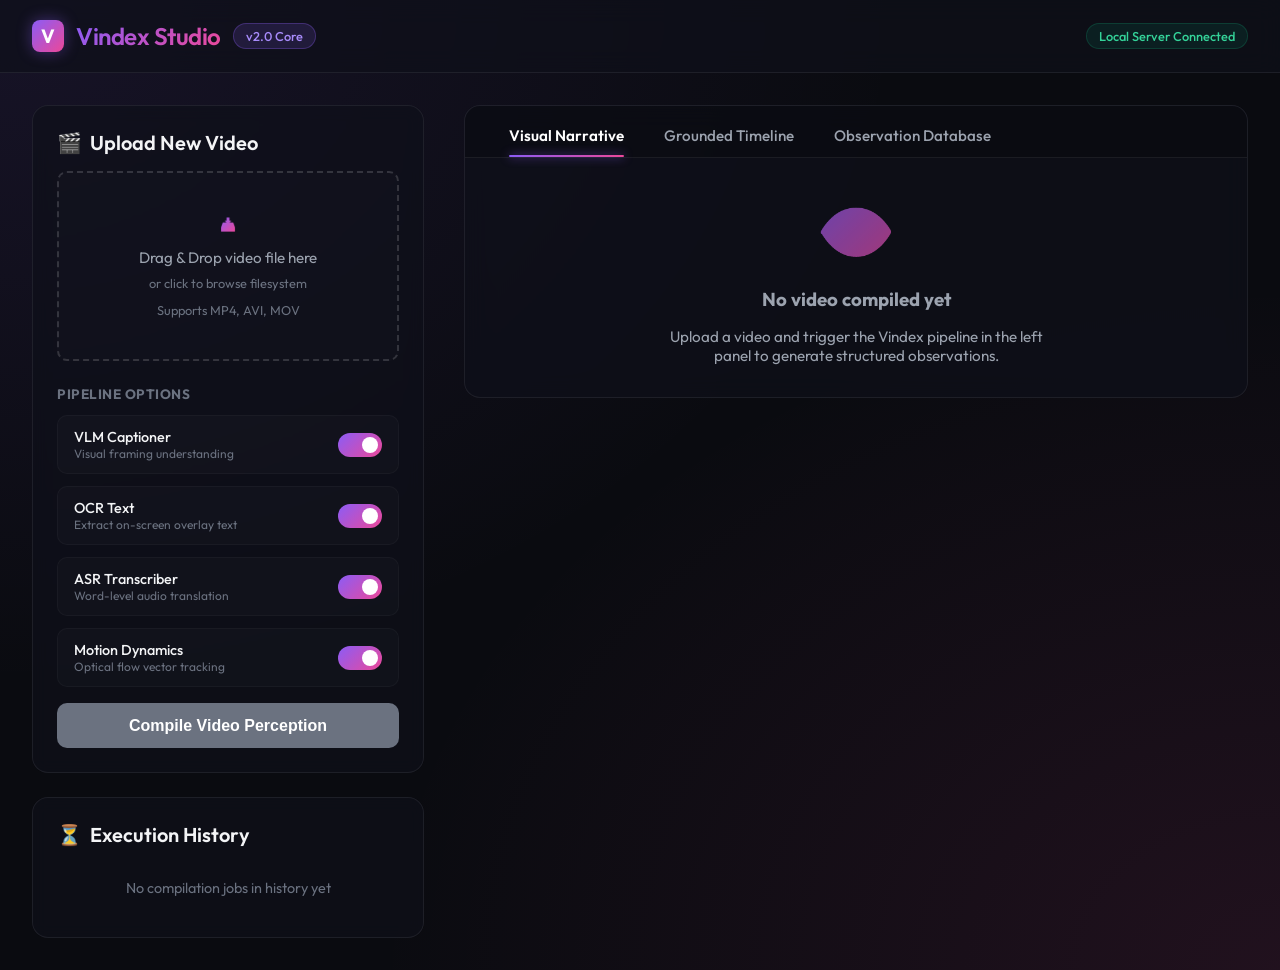
==== vindex/api/static/index.html @ 53c9ff8f "feat: implement core vindex architecture, including schema definitions, compiler pipelines, extracto" ====
<!DOCTYPE html>
<html lang="en">
<head>
    <meta charset="UTF-8">
    <meta name="viewport" content="width=device-width, initial-scale=1.0">
    <title>Vindex Studio — Video Perception Compiler</title>
    <!-- Modern typography from Google Fonts -->
    <link href="https://fonts.googleapis.com/css2?family=Outfit:wght@300;400;500;600;700&family=JetBrains+Mono:wght@400;500&display=swap" rel="stylesheet">
    <style>
        :root {
            --bg-base: #0a0b10;
            --bg-surface: rgba(255, 255, 255, 0.03);
            --bg-glass: rgba(15, 17, 26, 0.7);
            --border-glass: rgba(255, 255, 255, 0.07);
            --text-primary: #f3f4f6;
            --text-secondary: #9ca3af;
            --text-muted: #6b7280;
            --accent-primary: #8b5cf6;
            --accent-secondary: #ec4899;
            --accent-gradient: linear-gradient(135deg, #8b5cf6, #ec4899);
            --success: #10b981;
            --error: #ef4444;
            --radius-lg: 16px;
            --radius-md: 10px;
            --transition-smooth: all 0.3s cubic-bezier(0.4, 0, 0.2, 1);
        }

        * {
            box-sizing: border-box;
            margin: 0;
            padding: 0;
        }

        body {
            font-family: 'Outfit', sans-serif;
            background-color: var(--bg-base);
            color: var(--text-primary);
            min-height: 100vh;
            display: flex;
            flex-direction: column;
            overflow-x: hidden;
            background-image: 
                radial-gradient(at 0% 0%, rgba(139, 92, 246, 0.1) 0px, transparent 50%),
                radial-gradient(at 100% 100%, rgba(236, 72, 153, 0.1) 0px, transparent 50%);
        }

        header {
            backdrop-filter: blur(12px);
            background: var(--bg-glass);
            border-bottom: 1px solid var(--border-glass);
            padding: 1.25rem 2rem;
            position: sticky;
            top: 0;
            z-index: 100;
            display: flex;
            justify-content: space-between;
            align-items: center;
        }

        .logo-container {
            display: flex;
            align-items: center;
            gap: 0.75rem;
        }

        .logo-icon {
            width: 32px;
            height: 32px;
            background: var(--accent-gradient);
            border-radius: 8px;
            display: flex;
            align-items: center;
            justify-content: center;
            font-weight: 700;
            font-size: 1.2rem;
            color: #fff;
            box-shadow: 0 0 15px rgba(139, 92, 246, 0.4);
        }

        .logo-text {
            font-size: 1.5rem;
            font-weight: 600;
            letter-spacing: -0.5px;
            background: var(--accent-gradient);
            -webkit-background-clip: text;
            -webkit-text-fill-color: transparent;
        }

        .sdk-badge {
            background: rgba(139, 92, 246, 0.15);
            border: 1px solid rgba(139, 92, 246, 0.3);
            color: #a78bfa;
            padding: 0.25rem 0.75rem;
            border-radius: 20px;
            font-size: 0.8rem;
            font-weight: 500;
        }

        main {
            flex: 1;
            display: flex;
            width: 100%;
            max-width: 1600px;
            margin: 0 auto;
            padding: 2rem;
            gap: 2rem;
            height: calc(100vh - 75px);
        }

        .left-panel {
            width: 400px;
            display: flex;
            flex-direction: column;
            gap: 1.5rem;
            height: 100%;
            overflow-y: auto;
            padding-right: 0.5rem;
        }

        .right-panel {
            flex: 1;
            background: var(--bg-glass);
            border: 1px solid var(--border-glass);
            border-radius: var(--radius-lg);
            backdrop-filter: blur(12px);
            display: flex;
            flex-direction: column;
            overflow: hidden;
            height: 100%;
        }

        .glass-card {
            background: var(--bg-glass);
            border: 1px solid var(--border-glass);
            border-radius: var(--radius-lg);
            padding: 1.5rem;
            backdrop-filter: blur(8px);
        }

        .panel-title {
            font-size: 1.25rem;
            font-weight: 600;
            margin-bottom: 1rem;
            color: var(--text-primary);
            display: flex;
            align-items: center;
            gap: 0.5rem;
        }

        /* Upload Container styles */
        .upload-zone {
            border: 2px dashed rgba(255, 255, 255, 0.15);
            border-radius: var(--radius-md);
            padding: 2.5rem 1.5rem;
            text-align: center;
            cursor: pointer;
            transition: var(--transition-smooth);
            background: rgba(255, 255, 255, 0.01);
            position: relative;
        }

        .upload-zone:hover, .upload-zone.dragover {
            border-color: var(--accent-primary);
            background: rgba(139, 92, 246, 0.03);
            box-shadow: inset 0 0 15px rgba(139, 92, 246, 0.05);
        }

        .upload-icon {
            font-size: 2.5rem;
            margin-bottom: 1rem;
            display: inline-block;
            background: var(--accent-gradient);
            -webkit-background-clip: text;
            -webkit-text-fill-color: transparent;
        }

        .upload-zone p {
            font-size: 0.95rem;
            color: var(--text-secondary);
            margin-bottom: 0.5rem;
        }

        .upload-zone span {
            font-size: 0.8rem;
            color: var(--text-muted);
        }

        .file-input {
            position: absolute;
            top: 0;
            left: 0;
            width: 100%;
            height: 100%;
            opacity: 0;
            cursor: pointer;
        }

        /* Switch toggles for perception stages */
        .stage-options {
            margin-top: 1rem;
            display: flex;
            flex-direction: column;
            gap: 0.75rem;
        }

        .toggle-item {
            display: flex;
            justify-content: space-between;
            align-items: center;
            background: rgba(255, 255, 255, 0.02);
            padding: 0.75rem 1rem;
            border-radius: var(--radius-md);
            border: 1px solid rgba(255, 255, 255, 0.03);
        }

        .toggle-label {
            display: flex;
            flex-direction: column;
        }

        .toggle-name {
            font-size: 0.9rem;
            font-weight: 500;
            color: var(--text-primary);
        }

        .toggle-desc {
            font-size: 0.75rem;
            color: var(--text-muted);
        }

        .switch {
            position: relative;
            display: inline-block;
            width: 44px;
            height: 24px;
        }

        .switch input {
            opacity: 0;
            width: 0;
            height: 0;
        }

        .slider {
            position: absolute;
            cursor: pointer;
            top: 0;
            left: 0;
            right: 0;
            bottom: 0;
            background-color: rgba(255, 255, 255, 0.1);
            transition: .3s;
            border-radius: 24px;
        }

        .slider:before {
            position: absolute;
            content: "";
            height: 16px;
            width: 16px;
            left: 4px;
            bottom: 4px;
            background-color: white;
            transition: .3s;
            border-radius: 50%;
        }

        input:checked + .slider {
            background: var(--accent-gradient);
        }

        input:checked + .slider:before {
            transform: translateX(20px);
        }

        .btn-compile {
            width: 100%;
            margin-top: 1rem;
            padding: 0.85rem;
            border-radius: var(--radius-md);
            border: none;
            background: var(--accent-gradient);
            color: #fff;
            font-size: 1rem;
            font-weight: 600;
            cursor: pointer;
            transition: var(--transition-smooth);
            box-shadow: 0 4px 15px rgba(139, 92, 246, 0.2);
        }

        .btn-compile:hover {
            opacity: 0.95;
            box-shadow: 0 4px 20px rgba(139, 92, 246, 0.4);
            transform: translateY(-1px);
        }

        .btn-compile:disabled {
            background: var(--text-muted);
            cursor: not-allowed;
            box-shadow: none;
            transform: none;
        }

        /* Jobs list */
        .jobs-list {
            display: flex;
            flex-direction: column;
            gap: 0.75rem;
            max-height: 250px;
            overflow-y: auto;
        }

        .job-item {
            background: rgba(255, 255, 255, 0.02);
            border: 1px solid var(--border-glass);
            padding: 0.75rem 1rem;
            border-radius: var(--radius-md);
            cursor: pointer;
            transition: var(--transition-smooth);
            display: flex;
            justify-content: space-between;
            align-items: center;
        }

        .job-item:hover, .job-item.active {
            background: rgba(255, 255, 255, 0.05);
            border-color: var(--accent-primary);
        }

        .job-meta {
            display: flex;
            flex-direction: column;
            gap: 0.25rem;
        }

        .job-id {
            font-family: 'JetBrains Mono', monospace;
            font-size: 0.75rem;
            color: var(--text-secondary);
        }

        .job-status-badge {
            font-size: 0.7rem;
            padding: 0.15rem 0.5rem;
            border-radius: 12px;
            font-weight: 600;
            text-transform: uppercase;
        }

        .job-status-badge.processing {
            background: rgba(235, 163, 54, 0.15);
            color: #f59e0b;
        }

        .job-status-badge.completed {
            background: rgba(16, 185, 129, 0.15);
            color: var(--success);
        }

        .job-status-badge.failed {
            background: rgba(239, 68, 68, 0.15);
            color: var(--error);
        }

        /* Right Panel Tab System */
        .tabs-header {
            display: flex;
            background: rgba(0, 0, 0, 0.2);
            border-bottom: 1px solid var(--border-glass);
            padding: 0.5rem 1.5rem 0;
        }

        .tab-btn {
            background: none;
            border: none;
            color: var(--text-secondary);
            font-family: 'Outfit', sans-serif;
            font-size: 0.95rem;
            font-weight: 500;
            padding: 0.75rem 1.25rem;
            cursor: pointer;
            position: relative;
            transition: var(--transition-smooth);
        }

        .tab-btn:hover {
            color: var(--text-primary);
        }

        .tab-btn.active {
            color: #fff;
            font-weight: 600;
        }

        .tab-btn.active:after {
            content: "";
            position: absolute;
            bottom: 0;
            left: 1.25rem;
            right: 1.25rem;
            height: 2px;
            background: var(--accent-gradient);
            border-radius: 2px;
            box-shadow: 0 0 10px rgba(139, 92, 246, 0.8);
        }

        .tabs-content {
            flex: 1;
            overflow-y: auto;
            padding: 2rem;
            position: relative;
        }

        .tab-panel {
            display: none;
            height: 100%;
        }

        .tab-panel.active {
            display: block;
        }

        /* Empty state view */
        .empty-state {
            display: flex;
            flex-direction: column;
            align-items: center;
            justify-content: center;
            text-align: center;
            height: 100%;
            color: var(--text-secondary);
            gap: 1rem;
        }

        .empty-state-icon {
            font-size: 4rem;
            background: var(--accent-gradient);
            -webkit-background-clip: text;
            -webkit-text-fill-color: transparent;
            opacity: 0.7;
        }

        /* Loading / Progress status */
        .progress-card {
            display: flex;
            flex-direction: column;
            align-items: center;
            justify-content: center;
            height: 100%;
            gap: 1.5rem;
        }

        .spinner {
            width: 50px;
            height: 50px;
            border: 3px solid rgba(255, 255, 255, 0.05);
            border-top: 3px solid var(--accent-primary);
            border-radius: 50%;
            animation: spin 1s linear infinite;
            box-shadow: 0 0 15px rgba(139, 92, 246, 0.2);
        }

        @keyframes spin {
            0% { transform: rotate(0deg); }
            100% { transform: rotate(360deg); }
        }

        .progress-title {
            font-size: 1.3rem;
            font-weight: 500;
        }

        .progress-log {
            font-family: 'JetBrains Mono', monospace;
            background: rgba(0, 0, 0, 0.4);
            border: 1px solid var(--border-glass);
            padding: 0.75rem 1.5rem;
            border-radius: var(--radius-md);
            font-size: 0.85rem;
            color: #a78bfa;
            max-width: 500px;
            text-align: center;
        }

        /* Narration Markdown Renderer Styling */
        .markdown-body {
            line-height: 1.7;
            font-size: 1.05rem;
            color: var(--text-primary);
        }

        .markdown-body h1, .markdown-body h2, .markdown-body h3 {
            margin-top: 1.5rem;
            margin-bottom: 1rem;
            font-weight: 600;
        }

        .markdown-body h1 {
            font-size: 2rem;
            background: var(--accent-gradient);
            -webkit-background-clip: text;
            -webkit-text-fill-color: transparent;
            border-bottom: 1px solid var(--border-glass);
            padding-bottom: 0.5rem;
        }

        .markdown-body h2 {
            font-size: 1.5rem;
            color: #a78bfa;
        }

        .markdown-body h3 {
            font-size: 1.2rem;
            color: #f472b6;
        }

        .markdown-body p {
            margin-bottom: 1rem;
            color: var(--text-secondary);
        }

        .markdown-body ul, .markdown-body ol {
            margin-left: 1.5rem;
            margin-bottom: 1rem;
            color: var(--text-secondary);
        }

        .markdown-body li {
            margin-bottom: 0.5rem;
        }

        .markdown-body blockquote {
            background: rgba(139, 92, 246, 0.05);
            border-left: 4px solid var(--accent-primary);
            padding: 0.75rem 1.25rem;
            margin-bottom: 1rem;
            border-radius: 0 var(--radius-md) var(--radius-md) 0;
            color: #c084fc;
        }

        .markdown-body blockquote strong {
            color: #fff;
        }

        /* Timeline Scene View */
        .timeline-container {
            display: flex;
            flex-direction: column;
            gap: 2rem;
        }

        .timeline-card {
            background: rgba(255, 255, 255, 0.02);
            border: 1px solid var(--border-glass);
            border-radius: var(--radius-lg);
            overflow: hidden;
            display: flex;
            flex-direction: column;
            transition: var(--transition-smooth);
        }

        .timeline-card:hover {
            border-color: rgba(255, 255, 255, 0.15);
            transform: translateY(-2px);
            box-shadow: 0 8px 30px rgba(0, 0, 0, 0.4);
        }

        .timeline-header {
            background: rgba(0, 0, 0, 0.3);
            padding: 1rem 1.5rem;
            display: flex;
            justify-content: space-between;
            align-items: center;
            border-bottom: 1px solid var(--border-glass);
        }

        .scene-title {
            font-size: 1.15rem;
            font-weight: 600;
            color: #a78bfa;
            display: flex;
            align-items: center;
            gap: 0.5rem;
        }

        .scene-time {
            background: rgba(255, 255, 255, 0.05);
            padding: 0.25rem 0.75rem;
            border-radius: 20px;
            font-size: 0.8rem;
            font-family: 'JetBrains Mono', monospace;
            color: var(--text-secondary);
        }

        .timeline-body {
            display: flex;
            padding: 1.5rem;
            gap: 1.5rem;
        }

        .frame-preview {
            width: 320px;
            height: 180px;
            background: rgba(0, 0, 0, 0.5);
            border-radius: var(--radius-md);
            border: 1px solid var(--border-glass);
            overflow: hidden;
            position: relative;
            flex-shrink: 0;
        }

        .frame-preview img {
            width: 100%;
            height: 100%;
            object-fit: cover;
        }

        .frame-fallback {
            position: absolute;
            top: 0;
            left: 0;
            width: 100%;
            height: 100%;
            display: flex;
            flex-direction: column;
            align-items: center;
            justify-content: center;
            font-size: 0.8rem;
            color: var(--text-muted);
            gap: 0.5rem;
            text-align: center;
            padding: 1rem;
        }

        .scene-details {
            flex: 1;
            display: flex;
            flex-direction: column;
            gap: 1rem;
        }

        .detail-row {
            display: flex;
            flex-direction: column;
            gap: 0.25rem;
        }

        .detail-label {
            font-size: 0.8rem;
            font-weight: 600;
            text-transform: uppercase;
            letter-spacing: 0.5px;
            color: var(--text-muted);
        }

        .detail-content {
            font-size: 0.95rem;
            color: var(--text-secondary);
            line-height: 1.5;
        }

        .tag-list {
            display: flex;
            flex-wrap: wrap;
            gap: 0.5rem;
            margin-top: 0.25rem;
        }

        .badge-tag {
            background: rgba(255, 255, 255, 0.05);
            border: 1px solid var(--border-glass);
            color: var(--text-secondary);
            padding: 0.15rem 0.5rem;
            border-radius: 6px;
            font-size: 0.75rem;
            font-family: 'JetBrains Mono', monospace;
        }

        .badge-tag.motion {
            background: rgba(236, 72, 153, 0.08);
            border-color: rgba(236, 72, 153, 0.2);
            color: #f472b6;
        }

        /* JSON viewer */
        pre.json-view {
            background: rgba(0, 0, 0, 0.5);
            border: 1px solid var(--border-glass);
            border-radius: var(--radius-md);
            padding: 1.5rem;
            overflow-x: auto;
            font-family: 'JetBrains Mono', monospace;
            font-size: 0.85rem;
            line-height: 1.5;
            color: #34d399;
        }
    </style>
</head>
<body>

    <header>
        <div class="logo-container">
            <div class="logo-icon">V</div>
            <div class="logo-text">Vindex Studio</div>
            <div class="sdk-badge">v2.0 Core</div>
        </div>
        <div class="sdk-badge" style="background: rgba(16, 185, 129, 0.1); border-color: rgba(16, 185, 129, 0.2); color: #34d399;">
            Local Server Connected
        </div>
    </header>

    <main>
        <!-- Left Sidebar Section -->
        <div class="left-panel">
            <!-- Upload Card -->
            <div class="glass-card">
                <h2 class="panel-title">
                    <span>🎬</span> Upload New Video
                </h2>
                <div class="upload-zone" id="uploadZone">
                    <span class="upload-icon">📥</span>
                    <p>Drag & Drop video file here</p>
                    <p style="font-size: 0.8rem; color: var(--text-muted);">or click to browse filesystem</p>
                    <span>Supports MP4, AVI, MOV</span>
                    <input type="file" id="videoFile" class="file-input" accept="video/*">
                </div>

                <div class="stage-options">
                    <h3 style="font-size: 0.85rem; text-transform: uppercase; letter-spacing: 0.5px; color: var(--text-muted); margin-top: 0.5rem;">Pipeline Options</h3>
                    
                    <div class="toggle-item">
                        <div class="toggle-label">
                            <span class="toggle-name">VLM Captioner</span>
                            <span class="toggle-desc">Visual framing understanding</span>
                        </div>
                        <label class="switch">
                            <input type="checkbox" id="stage_vlm" checked>
                            <span class="slider"></span>
                        </label>
                    </div>

                    <div class="toggle-item">
                        <div class="toggle-label">
                            <span class="toggle-name">OCR Text</span>
                            <span class="toggle-desc">Extract on-screen overlay text</span>
                        </div>
                        <label class="switch">
                            <input type="checkbox" id="stage_ocr" checked>
                            <span class="slider"></span>
                        </label>
                    </div>

                    <div class="toggle-item">
                        <div class="toggle-label">
                            <span class="toggle-name">ASR Transcriber</span>
                            <span class="toggle-desc">Word-level audio translation</span>
                        </div>
                        <label class="switch">
                            <input type="checkbox" id="stage_asr" checked>
                            <span class="slider"></span>
                        </label>
                    </div>

                    <div class="toggle-item">
                        <div class="toggle-label">
                            <span class="toggle-name">Motion Dynamics</span>
                            <span class="toggle-desc">Optical flow vector tracking</span>
                        </div>
                        <label class="switch">
                            <input type="checkbox" id="stage_motion" checked>
                            <span class="slider"></span>
                        </label>
                    </div>
                </div>

                <button class="btn-compile" id="btnCompile" disabled>Compile Video Perception</button>
            </div>

            <!-- Jobs History Card -->
            <div class="glass-card" style="flex: 1; display: flex; flex-direction: column; overflow: hidden;">
                <h2 class="panel-title">
                    <span>⏳</span> Execution History
                </h2>
                <div class="jobs-list" id="jobsList" style="flex: 1; overflow-y: auto;">
                    <div class="empty-state" style="padding: 1rem; color: var(--text-muted); font-size: 0.9rem;">
                        No compilation jobs in history yet
                    </div>
                </div>
            </div>
        </div>

        <!-- Right Visualizer Panel -->
        <div class="right-panel">
            <div class="tabs-header">
                <button class="tab-btn active" onclick="switchTab('narration')">Visual Narrative</button>
                <button class="tab-btn" onclick="switchTab('timeline')">Grounded Timeline</button>
                <button class="tab-btn" onclick="switchTab('raw_json')">Observation Database</button>
            </div>

            <div class="tabs-content" id="tabsContent">
                <!-- Idle State -->
                <div class="empty-state" id="idleState">
                    <span class="empty-state-icon">👁️</span>
                    <h3>No video compiled yet</h3>
                    <p style="max-width: 400px; font-size: 0.95rem;">Upload a video and trigger the Vindex pipeline in the left panel to generate structured observations.</p>
                </div>

                <!-- Processing / Loading state -->
                <div class="progress-card" id="processingState" style="display: none;">
                    <div class="spinner"></div>
                    <div style="text-align: center;">
                        <h3 class="progress-title">Running Video Compilation</h3>
                        <p style="color: var(--text-secondary); margin-top: 0.25rem;">This runs completely locally. Please stand by...</p>
                    </div>
                    <div class="progress-log" id="progressLog">Queuing stages...</div>
                </div>

                <!-- Tab 1: Visual Narrative -->
                <div class="tab-panel active" id="tab_narration" style="display: none;">
                    <div class="markdown-body" id="narrationBody">
                        <!-- Rendered Narrative markdown -->
                    </div>
                </div>

                <!-- Tab 2: Grounded Timeline -->
                <div class="tab-panel" id="tab_timeline" style="display: none;">
                    <div class="timeline-container" id="timelineBody">
                        <!-- Generated Scenes Timeline cards -->
                    </div>
                </div>

                <!-- Tab 3: Raw Observations DB -->
                <div class="tab-panel" id="tab_raw_json" style="display: none;">
                    <pre class="json-view"><code id="rawJsonBody"></code></pre>
                </div>
            </div>
        </div>
    </main>

    <script>
        let currentJobId = null;
        let pollingInterval = null;
        let selectedFile = null;

        // Dom Elements
        const uploadZone = document.getElementById('uploadZone');
        const videoFileInput = document.getElementById('videoFile');
        const btnCompile = document.getElementById('btnCompile');
        const jobsList = document.getElementById('jobsList');
        const idleState = document.getElementById('idleState');
        const processingState = document.getElementById('processingState');
        const progressLog = document.getElementById('progressLog');

        const tabNarration = document.getElementById('tab_narration');
        const tabTimeline = document.getElementById('tab_timeline');
        const tabRawJson = document.getElementById('tab_raw_json');

        const narrationBody = document.getElementById('narrationBody');
        const timelineBody = document.getElementById('timelineBody');
        const rawJsonBody = document.getElementById('rawJsonBody');

        // Drag/Drop Listeners
        uploadZone.addEventListener('dragover', (e) => {
            e.preventDefault();
            uploadZone.classList.add('dragover');
        });

        uploadZone.addEventListener('dragleave', () => {
            uploadZone.classList.remove('dragover');
        });

        uploadZone.addEventListener('drop', (e) => {
            e.preventDefault();
            uploadZone.classList.remove('dragover');
            if (e.dataTransfer.files.length > 0) {
                handleFileSelect(e.dataTransfer.files[0]);
            }
        });

        videoFileInput.addEventListener('change', (e) => {
            if (e.target.files.length > 0) {
                handleFileSelect(e.target.files[0]);
            }
        });

        function handleFileSelect(file) {
            if (!file.type.startsWith('video/')) {
                alert('Please upload a valid video file.');
                return;
            }
            selectedFile = file;
            uploadZone.querySelector('p').innerText = `Selected: ${file.name}`;
            uploadZone.querySelector('span').innerText = `${(file.size / (1024 * 1024)).toFixed(2)} MB`;
            btnCompile.disabled = false;
        }

        // Trigger Compilation
        btnCompile.addEventListener('click', async () => {
            if (!selectedFile) return;

            // Get selected pipeline stages
            const activeStages = ['scene', 'frame']; // Always run core structuring
            if (document.getElementById('stage_vlm').checked) activeStages.push('vlm');
            if (document.getElementById('stage_ocr').checked) activeStages.push('ocr');
            if (document.getElementById('stage_asr').checked) activeStages.push('asr');
            if (document.getElementById('stage_motion').checked) activeStages.push('motion');

            const formData = new FormData();
            formData.append('video', selectedFile);
            formData.append('sampling_strategy', 'middle');
            formData.append('stages', activeStages.join(','));

            btnCompile.disabled = true;
            btnCompile.innerText = 'Uploading...';

            try {
                const response = await fetch('/api/compile', {
                    method: 'POST',
                    body: formData
                });
                
                if (!response.ok) {
                    throw new Error(`Upload failed with status ${response.status}`);
                }

                const data = await response.json();
                currentJobId = data.job_id;
                
                // Show loading
                showProcessing("Uploading video. Queuing compilation pipeline...");
                
                // Reset upload button
                btnCompile.innerText = 'Compile Video Perception';
                btnCompile.disabled = false;
                
                // Start polling status
                startPolling(currentJobId);
            } catch (err) {
                alert(`Error starting job: ${err.message}`);
                btnCompile.innerText = 'Compile Video Perception';
                btnCompile.disabled = false;
                showIdle();
            }
        });

        function startPolling(jobId) {
            if (pollingInterval) clearInterval(pollingInterval);
            
            updateJobsListUI(jobId, 'processing', 'Processing...');
            
            pollingInterval = setInterval(async () => {
                try {
                    const res = await fetch(`/api/jobs/${jobId}/status`);
                    if (!res.ok) throw new Error("Status check failed");
                    
                    const data = await res.json();
                    
                    if (data.status === 'processing') {
                        progressLog.innerText = data.progress;
                        updateJobsListUI(jobId, 'processing', data.progress);
                    } else if (data.status === 'completed') {
                        clearInterval(pollingInterval);
                        updateJobsListUI(jobId, 'completed', 'Completed');
                        await fetchAndDisplayResults(jobId);
                    } else if (data.status === 'failed') {
                        clearInterval(pollingInterval);
                        updateJobsListUI(jobId, 'failed', 'Failed');
                        alert(`Job compilation failed: ${data.error || 'Unknown error'}`);
                        showIdle();
                    }
                } catch (err) {
                    clearInterval(pollingInterval);
                    console.error("Error polling job status:", err);
                }
            }, 2000);
        }

        async function fetchAndDisplayResults(jobId) {
            showProcessing("Fetching compiled results...");
            try {
                // Fetch JSON and Markdown outputs in parallel
                const [resJson, resMd] = await Promise.all([
                    fetch(`/api/jobs/${jobId}/result`),
                    fetch(`/api/jobs/${jobId}/narration`)
                ]);

                if (!resJson.ok || !resMd.ok) {
                    throw new Error("Failed to fetch compilation outputs");
                }

                const visualMemory = await resJson.json();
                const narration = await resMd.json();

                // 1. Render Narration Markdown (simple vanilla helper)
                narrationBody.innerHTML = renderMarkdown(narration.markdown);

                // 2. Render Timeline Scenes
                renderTimeline(jobId, visualMemory);

                // 3. Render raw JSON view
                rawJsonBody.innerText = JSON.stringify(visualMemory, null, 2);

                // Show tabs content
                showTabs();
            } catch (err) {
                alert(`Failed to load compilation results: ${err.message}`);
                showIdle();
            }
        }

        // Job selection from sidebar history
        async function selectJob(jobId, status) {
            currentJobId = jobId;
            if (pollingInterval) clearInterval(pollingInterval);
            
            // Highlight active job item
            document.querySelectorAll('.job-item').forEach(item => {
                item.classList.remove('active');
                if (item.dataset.jobId === jobId) item.classList.add('active');
            });

            if (status === 'processing') {
                showProcessing("Resuming status monitor...");
                startPolling(jobId);
            } else if (status === 'completed') {
                await fetchAndDisplayResults(jobId);
            } else {
                showIdle();
            }
        }

        function updateJobsListUI(jobId, status, progressText) {
            let listContainer = document.getElementById('jobsList');
            
            // Remove empty state placeholder
            const placeholder = listContainer.querySelector('.empty-state');
            if (placeholder) placeholder.remove();

            let jobItem = document.querySelector(`.job-item[data-job-id="${jobId}"]`);
            
            if (!jobItem) {
                // Create new job row
                jobItem = document.createElement('div');
                jobItem.className = 'job-item active';
                jobItem.dataset.jobId = jobId;
                jobItem.onclick = () => selectJob(jobId, status);
                listContainer.insertBefore(jobItem, listContainer.firstChild);
            } else {
                jobItem.className = `job-item ${currentJobId === jobId ? 'active' : ''}`;
            }

            jobItem.innerHTML = `
                <div class="job-meta">
                    <span class="job-id">job_${jobId.substring(0, 8)}...</span>
                    <span style="font-size: 0.75rem; color: var(--text-muted);">${progressText.substring(0, 30)}</span>
                </div>
                <span class="job-status-badge ${status}">${status}</span>
            `;
        }

        // Simple Markdown parser
        function renderMarkdown(md) {
            if (!md) return "<p>No narrative text generated.</p>";
            let html = md
                // GitHub style Alert box
                .replace(/>\s*\[!NOTE\]\s*\n>\s*([^\n]+)/g, '<blockquote><strong>Note:</strong> $1</blockquote>')
                .replace(/>\s*\[!WARNING\]\s*\n>\s*([^\n]+)/g, '<blockquote style="background: rgba(239, 68, 68, 0.05); border-left-color: var(--error); color: #f87171;"><strong>Warning:</strong> $1</blockquote>')
                // Headers
                .replace(/^#\s+(.+)$/gm, '<h1>$1</h1>')
                .replace(/^##\s+(.+)$/gm, '<h2>$1</h2>')
                .replace(/^###\s+(.+)$/gm, '<h3>$1</h3>')
                // Bold
                .replace(/\*\*([^*]+)\*\*/g, '<strong>$1</strong>')
                // Horizontal divider
                .replace(/^---\s*$/gm, '<hr style="border: none; border-top: 1px solid var(--border-glass); margin: 1.5rem 0;">')
                // Bullets
                .replace(/^\s*-\s+(.+)$/gm, '<li>$1</li>')
                .replace(/(<li>.+<\/li>)/s, '<ul>$1</ul>')
                // Paragraph paragraphs
                .replace(/^([^<#\-\n].+)$/gm, '<p>$1</p>')
                .replace(/\n/g, '<br>');

            return `<div class="markdown-body">${html}</div>`;
        }

        // Render Grounded Timeline
        function renderTimeline(jobId, visualMemory) {
            timelineBody.innerHTML = '';
            
            const scenes = visualMemory.timeline.scenes;
            if (!scenes || scenes.length === 0) {
                timelineBody.innerHTML = '<div class="empty-state">No scenes or shots compiled in this video timeline.</div>';
                return;
            }

            scenes.forEach(scene => {
                const startSec = (scene.shots[0]?.start_ms || 0) / 1000;
                const endSec = (scene.shots[scene.shots.length - 1]?.end_ms || 0) / 1000;
                
                // Build shots list inside scene
                let shotsHtml = '';
                scene.shots.forEach(shot => {
                    // Extract first frame path filename to fetch preview image
                    let frameImgHtml = '';
                    if (shot.frames && shot.frames.length > 0) {
                        const framePath = shot.frames[0].frame_path;
                        const filename = framePath.substring(framePath.lastIndexOf('/') + 1);
                        frameImgHtml = `<img src="/api/jobs/${jobId}/frame/${filename}" alt="Keyframe Preview" onerror="this.style.display='none'">`;
                    }
                    
                    const captionText = shot.caption?.caption_text || '(None)';
                    
                    // Gather OCR keywords
                    let ocrBadges = '';
                    if (shot.ocr && shot.ocr.length > 0) {
                        const words = shot.ocr.map(o => o.text).filter(Boolean);
                        const uniqueWords = [...new Set(words)];
                        ocrBadges = uniqueWords.slice(0, 15).map(w => `<span class="badge-tag">${w}</span>`).join(' ');
                    }
                    
                    // Gather ASR spoken audio
                    let asrText = '(None)';
                    if (shot.asr_words && shot.asr_words.length > 0) {
                        asrText = shot.asr_words.map(a => a.word.strip ? a.word.strip() : a.word).join(' ');
                    }

                    // Gather Motion score
                    let motionBadge = '';
                    if (shot.motion) {
                        const score = shot.motion.motion_score.toFixed(3);
                        const camera = shot.motion.camera_movement || 'static';
                        motionBadge = `<span class="badge-tag motion">Motion Score: ${score} (${camera})</span>`;
                    }

                    shotsHtml += `
                        <div class="timeline-body">
                            <div class="frame-preview">
                                ${frameImgHtml}
                                <div class="frame-fallback">
                                    <span>🖼️</span>
                                    <span>Keyframe preview</span>
                                    <span style="font-size: 0.7rem; color: var(--text-muted); font-family: 'JetBrains Mono', monospace;">shot_${shot.shot_id}</span>
                                </div>
                            </div>
                            <div class="scene-details">
                                <div class="detail-row">
                                    <span class="detail-label">VLM Visual Caption</span>
                                    <span class="detail-content">${captionText}</span>
                                </div>
                                <div class="detail-row">
                                    <span class="detail-label">Spoken Audio (ASR)</span>
                                    <span class="detail-content" style="color: #60a5fa;">${asrText}</span>
                                </div>
                                <div class="detail-row">
                                    <span class="detail-label">Screen Text (OCR)</span>
                                    <div class="tag-list">
                                        ${ocrBadges || '<span class="detail-content" style="color: var(--text-muted);">(None)</span>'}
                                    </div>
                                </div>
                                <div class="detail-row">
                                    <span class="detail-label">Physical Dynamics</span>
                                    <div class="tag-list">
                                        ${motionBadge || '<span class="detail-content" style="color: var(--text-muted);">(None)</span>'}
                                    </div>
                                </div>
                            </div>
                        </div>
                    `;
                });

                const card = document.createElement('div');
                card.className = 'timeline-card';
                card.innerHTML = `
                    <div class="timeline-header">
                        <span class="scene-title">🎬 Scene ${scene.scene_id}</span>
                        <span class="scene-time">${startSec.toFixed(2)}s - ${endSec.toFixed(2)}s</span>
                    </div>
                    ${shotsHtml}
                `;
                timelineBody.appendChild(card);
            });
        }

        // Tab Switching
        function switchTab(tabId) {
            // Update tab button classes
            document.querySelectorAll('.tab-btn').forEach(btn => {
                btn.classList.remove('active');
                if (btn.innerText.toLowerCase().includes(tabId.replace('_', ' '))) {
                    btn.classList.add('active');
                } else if (tabId === 'narration' && btn.innerText.includes('Visual')) {
                    btn.classList.add('active');
                } else if (tabId === 'raw_json' && btn.innerText.includes('Database')) {
                    btn.classList.add('active');
                }
            });

            // Update tab panels
            tabNarration.style.display = tabId === 'narration' ? 'block' : 'none';
            tabTimeline.style.display = tabId === 'timeline' ? 'block' : 'none';
            tabRawJson.style.display = tabId === 'raw_json' ? 'block' : 'none';
        }

        // State changes
        function showIdle() {
            idleState.style.display = 'flex';
            processingState.style.display = 'none';
            tabNarration.style.display = 'none';
            tabTimeline.style.display = 'none';
            tabRawJson.style.display = 'none';
        }

        function showProcessing(logMsg) {
            idleState.style.display = 'none';
            processingState.style.display = 'flex';
            progressLog.innerText = logMsg;
            tabNarration.style.display = 'none';
            tabTimeline.style.display = 'none';
            tabRawJson.style.display = 'none';
        }

        function showTabs() {
            idleState.style.display = 'none';
            processingState.style.display = 'none';
            switchTab('narration');
        }
    </script>
</body>
</html>
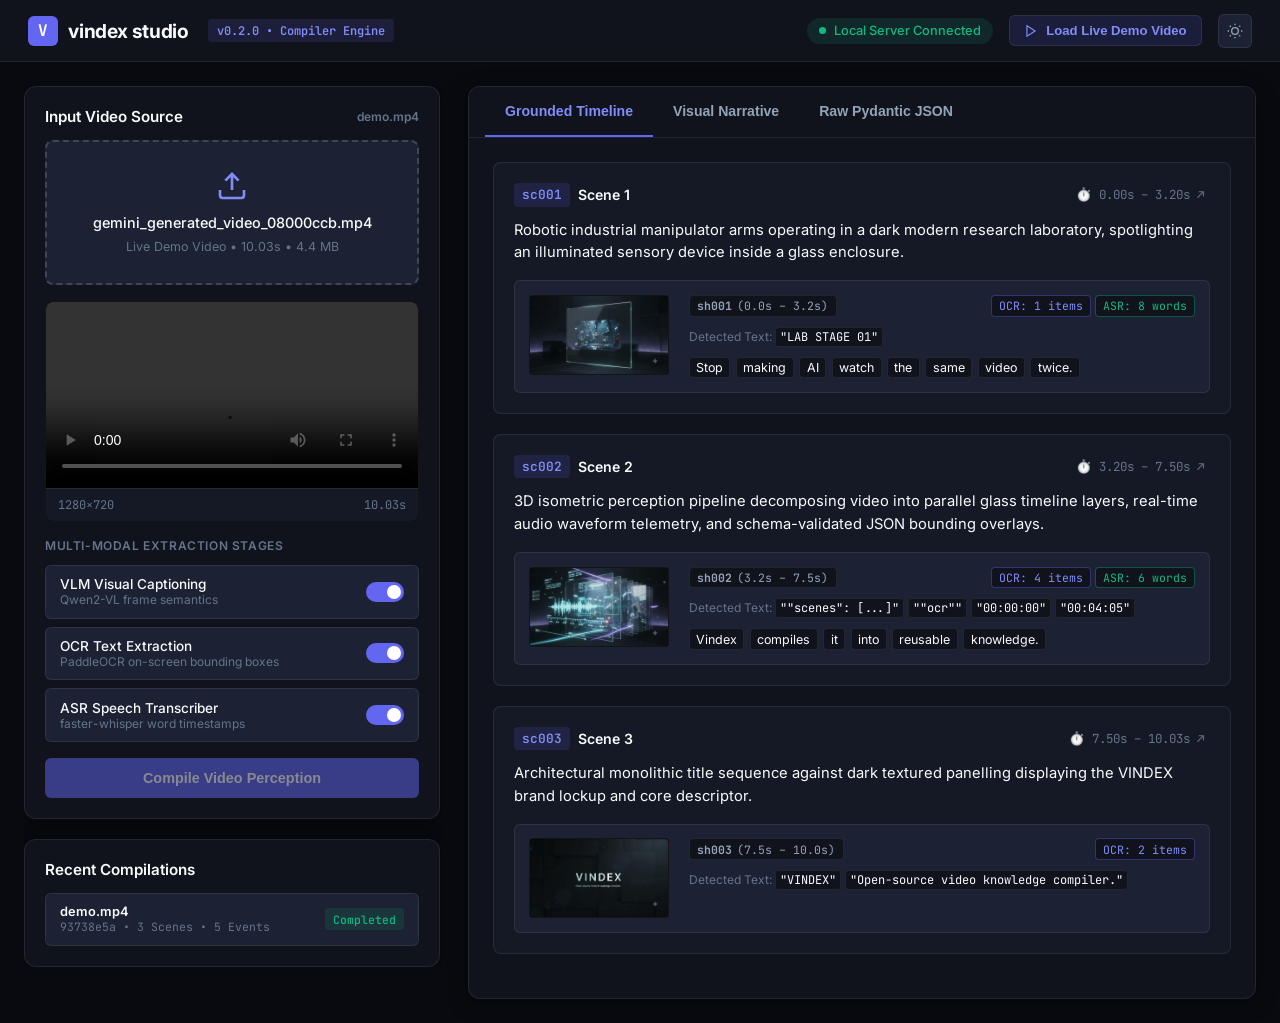
==== commit e4bf360e: "feat: redesign studio and landing page with light/dark themes and live demo video integration - Rede" ====
--- a/vindex/api/static/index.html
+++ b/vindex/api/static/index.html
@@ -1,28 +1,58 @@
 <!DOCTYPE html>
-<html lang="en">
+<html lang="en" data-theme="dark">
 <head>
     <meta charset="UTF-8">
     <meta name="viewport" content="width=device-width, initial-scale=1.0">
-    <title>Vindex Studio — Video Perception Compiler</title>
-    <!-- Modern typography from Google Fonts -->
-    <link href="https://fonts.googleapis.com/css2?family=Outfit:wght@300;400;500;600;700&family=JetBrains+Mono:wght@400;500&display=swap" rel="stylesheet">
+    <title>vindex Studio — Video Knowledge Compiler</title>
+    <!-- Fonts -->
+    <link rel="preconnect" href="https://fonts.googleapis.com">
+    <link rel="preconnect" href="https://fonts.gstatic.com" crossorigin>
+    <link href="https://fonts.googleapis.com/css2?family=Inter:wght@400;500;600;700&family=JetBrains+Mono:wght@400;500;600&display=swap" rel="stylesheet">
+    <script src="demo_data.js"></script>
     <style>
+        /* CSS Design System Tokens */
         :root {
-            --bg-base: #0a0b10;
-            --bg-surface: rgba(255, 255, 255, 0.03);
-            --bg-glass: rgba(15, 17, 26, 0.7);
-            --border-glass: rgba(255, 255, 255, 0.07);
-            --text-primary: #f3f4f6;
-            --text-secondary: #9ca3af;
-            --text-muted: #6b7280;
-            --accent-primary: #8b5cf6;
-            --accent-secondary: #ec4899;
-            --accent-gradient: linear-gradient(135deg, #8b5cf6, #ec4899);
-            --success: #10b981;
-            --error: #ef4444;
-            --radius-lg: 16px;
-            --radius-md: 10px;
-            --transition-smooth: all 0.3s cubic-bezier(0.4, 0, 0.2, 1);
+            /* Dark Theme (Default) */
+            --bg-base: #090a0f;
+            --bg-surface: #10131c;
+            --bg-card: #151926;
+            --bg-card-subtle: #1c2233;
+            --border-subtle: rgba(255, 255, 255, 0.08);
+            --border-strong: rgba(255, 255, 255, 0.16);
+            --text-primary: #f8fafc;
+            --text-secondary: #94a3b8;
+            --text-muted: #64748b;
+            --accent-primary: #6366f1;
+            --accent-hover: #4f46e5;
+            --accent-subtle: rgba(99, 102, 241, 0.14);
+            --accent-text: #818cf8;
+            --status-success: #10b981;
+            --status-success-bg: rgba(16, 185, 129, 0.12);
+            --code-bg: #0b0d14;
+            --shadow-card: 0 4px 20px -2px rgba(0, 0, 0, 0.5);
+            --timeline-marker: #818cf8;
+        }
+
+        [data-theme="light"] {
+            /* Light Theme */
+            --bg-base: #f8fafc;
+            --bg-surface: #ffffff;
+            --bg-card: #ffffff;
+            --bg-card-subtle: #f1f5f9;
+            --border-subtle: rgba(15, 23, 42, 0.08);
+            --border-strong: rgba(15, 23, 42, 0.16);
+            --text-primary: #0f172a;
+            --text-secondary: #475569;
+            --text-muted: #94a3b8;
+            --accent-primary: #4f46e5;
+            --accent-hover: #4338ca;
+            --accent-subtle: rgba(79, 70, 229, 0.08);
+            --accent-text: #4f46e5;
+            --status-success: #059669;
+            --status-success-bg: rgba(5, 150, 105, 0.1);
+            --code-bg: #f8fafc;
+            --shadow-card: 0 4px 20px -2px rgba(15, 23, 42, 0.05);
+            --timeline-marker: #4f46e5;
         }
 
         * {
@@ -32,23 +62,21 @@
         }
 
         body {
-            font-family: 'Outfit', sans-serif;
+            font-family: 'Inter', -apple-system, BlinkMacSystemFont, sans-serif;
             background-color: var(--bg-base);
             color: var(--text-primary);
             min-height: 100vh;
             display: flex;
             flex-direction: column;
             overflow-x: hidden;
-            background-image: 
-                radial-gradient(at 0% 0%, rgba(139, 92, 246, 0.1) 0px, transparent 50%),
-                radial-gradient(at 100% 100%, rgba(236, 72, 153, 0.1) 0px, transparent 50%);
-        }
-
+            transition: background-color 0.2s ease, color 0.2s ease;
+        }
+
+        /* Top Navigation Bar */
         header {
-            backdrop-filter: blur(12px);
-            background: var(--bg-glass);
-            border-bottom: 1px solid var(--border-glass);
-            padding: 1.25rem 2rem;
+            background: var(--bg-surface);
+            border-bottom: 1px solid var(--border-subtle);
+            padding: 0.85rem 1.75rem;
             position: sticky;
             top: 0;
             z-index: 100;
@@ -57,131 +85,209 @@
             align-items: center;
         }
 
-        .logo-container {
-            display: flex;
-            align-items: center;
-            gap: 0.75rem;
-        }
-
-        .logo-icon {
-            width: 32px;
-            height: 32px;
-            background: var(--accent-gradient);
-            border-radius: 8px;
+        .header-left {
+            display: flex;
+            align-items: center;
+            gap: 1.25rem;
+        }
+
+        .logo-wrap {
+            display: flex;
+            align-items: center;
+            gap: 0.65rem;
+            text-decoration: none;
+            color: var(--text-primary);
+        }
+
+        .logo-badge {
+            width: 30px;
+            height: 30px;
+            background: var(--accent-primary);
+            border-radius: 6px;
             display: flex;
             align-items: center;
             justify-content: center;
+            color: #ffffff;
             font-weight: 700;
+            font-size: 1rem;
+            font-family: 'JetBrains Mono', monospace;
+        }
+
+        .logo-name {
             font-size: 1.2rem;
-            color: #fff;
-            box-shadow: 0 0 15px rgba(139, 92, 246, 0.4);
-        }
-
-        .logo-text {
-            font-size: 1.5rem;
+            font-weight: 700;
+            letter-spacing: -0.02em;
+        }
+
+        .version-tag {
+            font-family: 'JetBrains Mono', monospace;
+            font-size: 0.75rem;
+            padding: 0.2rem 0.55rem;
+            background: var(--accent-subtle);
+            color: var(--accent-text);
+            border-radius: 4px;
             font-weight: 600;
-            letter-spacing: -0.5px;
-            background: var(--accent-gradient);
-            -webkit-background-clip: text;
-            -webkit-text-fill-color: transparent;
-        }
-
-        .sdk-badge {
-            background: rgba(139, 92, 246, 0.15);
-            border: 1px solid rgba(139, 92, 246, 0.3);
-            color: #a78bfa;
-            padding: 0.25rem 0.75rem;
+        }
+
+        .header-right {
+            display: flex;
+            align-items: center;
+            gap: 1rem;
+        }
+
+        .engine-status {
+            display: flex;
+            align-items: center;
+            gap: 0.5rem;
+            font-size: 0.8rem;
+            color: var(--status-success);
+            background: var(--status-success-bg);
+            padding: 0.35rem 0.75rem;
             border-radius: 20px;
-            font-size: 0.8rem;
             font-weight: 500;
         }
 
+        .status-dot {
+            width: 7px;
+            height: 7px;
+            border-radius: 50%;
+            background: var(--status-success);
+            animation: pulse 2s infinite ease-in-out;
+        }
+
+        @keyframes pulse {
+            0%, 100% { opacity: 1; transform: scale(1); }
+            50% { opacity: 0.4; transform: scale(0.9); }
+        }
+
+        /* Demo Button */
+        .btn-demo-load {
+            display: inline-flex;
+            align-items: center;
+            gap: 0.5rem;
+            padding: 0.45rem 0.9rem;
+            font-size: 0.82rem;
+            font-weight: 600;
+            border-radius: 6px;
+            background: var(--accent-subtle);
+            color: var(--accent-text);
+            border: 1px solid var(--border-subtle);
+            cursor: pointer;
+            transition: all 0.15s ease;
+        }
+
+        .btn-demo-load:hover {
+            background: var(--accent-primary);
+            color: #ffffff;
+            border-color: var(--accent-primary);
+        }
+
+        /* Theme Toggle Button */
+        .theme-toggle-btn {
+            background: var(--bg-card-subtle);
+            border: 1px solid var(--border-subtle);
+            color: var(--text-secondary);
+            width: 34px;
+            height: 34px;
+            border-radius: 6px;
+            display: flex;
+            align-items: center;
+            justify-content: center;
+            cursor: pointer;
+            transition: all 0.15s ease;
+        }
+
+        .theme-toggle-btn:hover {
+            color: var(--text-primary);
+            border-color: var(--border-strong);
+        }
+
+        /* Main Workspace Layout */
         main {
             flex: 1;
             display: flex;
             width: 100%;
-            max-width: 1600px;
+            max-width: 1720px;
             margin: 0 auto;
-            padding: 2rem;
-            gap: 2rem;
-            height: calc(100vh - 75px);
-        }
-
-        .left-panel {
-            width: 400px;
+            padding: 1.5rem;
+            gap: 1.5rem;
+            height: calc(100vh - 65px);
+        }
+
+        .left-col {
+            width: 420px;
             display: flex;
             flex-direction: column;
-            gap: 1.5rem;
+            gap: 1.25rem;
             height: 100%;
             overflow-y: auto;
-            padding-right: 0.5rem;
-        }
-
-        .right-panel {
+            padding-right: 0.25rem;
+        }
+
+        .right-col {
             flex: 1;
-            background: var(--bg-glass);
-            border: 1px solid var(--border-glass);
-            border-radius: var(--radius-lg);
-            backdrop-filter: blur(12px);
+            background: var(--bg-surface);
+            border: 1px solid var(--border-subtle);
+            border-radius: 12px;
             display: flex;
             flex-direction: column;
             overflow: hidden;
             height: 100%;
-        }
-
-        .glass-card {
-            background: var(--bg-glass);
-            border: 1px solid var(--border-glass);
-            border-radius: var(--radius-lg);
-            padding: 1.5rem;
-            backdrop-filter: blur(8px);
-        }
-
-        .panel-title {
-            font-size: 1.25rem;
+            box-shadow: var(--shadow-card);
+        }
+
+        .panel-card {
+            background: var(--bg-surface);
+            border: 1px solid var(--border-subtle);
+            border-radius: 12px;
+            padding: 1.25rem;
+            box-shadow: var(--shadow-card);
+        }
+
+        .card-heading {
+            font-size: 0.95rem;
             font-weight: 600;
-            margin-bottom: 1rem;
+            margin-bottom: 0.85rem;
             color: var(--text-primary);
             display: flex;
             align-items: center;
-            gap: 0.5rem;
-        }
-
-        /* Upload Container styles */
-        .upload-zone {
-            border: 2px dashed rgba(255, 255, 255, 0.15);
-            border-radius: var(--radius-md);
-            padding: 2.5rem 1.5rem;
+            justify-content: space-between;
+        }
+
+        /* Upload Zone */
+        .upload-dropzone {
+            border: 2px dashed var(--border-strong);
+            border-radius: 8px;
+            padding: 1.75rem 1rem;
             text-align: center;
             cursor: pointer;
-            transition: var(--transition-smooth);
-            background: rgba(255, 255, 255, 0.01);
+            transition: all 0.15s ease;
+            background: var(--bg-card-subtle);
             position: relative;
         }
 
-        .upload-zone:hover, .upload-zone.dragover {
+        .upload-dropzone:hover, .upload-dropzone.dragover {
             border-color: var(--accent-primary);
-            background: rgba(139, 92, 246, 0.03);
-            box-shadow: inset 0 0 15px rgba(139, 92, 246, 0.05);
+            background: var(--accent-subtle);
         }
 
         .upload-icon {
-            font-size: 2.5rem;
-            margin-bottom: 1rem;
-            display: inline-block;
-            background: var(--accent-gradient);
-            -webkit-background-clip: text;
-            -webkit-text-fill-color: transparent;
-        }
-
-        .upload-zone p {
-            font-size: 0.95rem;
-            color: var(--text-secondary);
-            margin-bottom: 0.5rem;
-        }
-
-        .upload-zone span {
-            font-size: 0.8rem;
+            width: 32px;
+            height: 32px;
+            margin: 0 auto 0.75rem auto;
+            color: var(--accent-text);
+            display: block;
+        }
+
+        .upload-dropzone p {
+            font-size: 0.9rem;
+            font-weight: 500;
+            color: var(--text-primary);
+            margin-bottom: 0.25rem;
+        }
+
+        .upload-dropzone span {
+            font-size: 0.78rem;
             color: var(--text-muted);
         }
 
@@ -195,31 +301,67 @@
             cursor: pointer;
         }
 
-        /* Switch toggles for perception stages */
+        /* Video Preview Area */
+        .video-player-container {
+            margin-top: 1rem;
+            border-radius: 8px;
+            overflow: hidden;
+            border: 1px solid var(--border-subtle);
+            background: #000000;
+        }
+
+        .video-player-container video {
+            width: 100%;
+            max-height: 230px;
+            display: block;
+            background: #000000;
+        }
+
+        .video-meta-bar {
+            padding: 0.5rem 0.75rem;
+            font-size: 0.75rem;
+            font-family: 'JetBrains Mono', monospace;
+            color: var(--text-muted);
+            display: flex;
+            justify-content: space-between;
+            background: var(--bg-card);
+            border-top: 1px solid var(--border-subtle);
+        }
+
+        /* Perception Pipeline Toggles */
         .stage-options {
             margin-top: 1rem;
             display: flex;
             flex-direction: column;
-            gap: 0.75rem;
-        }
-
-        .toggle-item {
+            gap: 0.5rem;
+        }
+
+        .stage-title {
+            font-size: 0.75rem;
+            text-transform: uppercase;
+            letter-spacing: 0.05em;
+            color: var(--text-muted);
+            font-weight: 600;
+            margin-bottom: 0.25rem;
+        }
+
+        .toggle-row {
             display: flex;
             justify-content: space-between;
             align-items: center;
-            background: rgba(255, 255, 255, 0.02);
-            padding: 0.75rem 1rem;
-            border-radius: var(--radius-md);
-            border: 1px solid rgba(255, 255, 255, 0.03);
-        }
-
-        .toggle-label {
+            background: var(--bg-card-subtle);
+            padding: 0.65rem 0.85rem;
+            border-radius: 6px;
+            border: 1px solid var(--border-subtle);
+        }
+
+        .toggle-info {
             display: flex;
             flex-direction: column;
         }
 
-        .toggle-name {
-            font-size: 0.9rem;
+        .toggle-title {
+            font-size: 0.85rem;
             font-weight: 500;
             color: var(--text-primary);
         }
@@ -229,11 +371,12 @@
             color: var(--text-muted);
         }
 
+        /* Switch UI */
         .switch {
             position: relative;
             display: inline-block;
-            width: 44px;
-            height: 24px;
+            width: 38px;
+            height: 20px;
         }
 
         .switch input {
@@ -245,143 +388,118 @@
         .slider {
             position: absolute;
             cursor: pointer;
-            top: 0;
-            left: 0;
-            right: 0;
-            bottom: 0;
-            background-color: rgba(255, 255, 255, 0.1);
-            transition: .3s;
-            border-radius: 24px;
+            top: 0; left: 0; right: 0; bottom: 0;
+            background-color: var(--border-strong);
+            transition: .2s;
+            border-radius: 20px;
         }
 
         .slider:before {
             position: absolute;
             content: "";
-            height: 16px;
-            width: 16px;
-            left: 4px;
-            bottom: 4px;
+            height: 14px;
+            width: 14px;
+            left: 3px;
+            bottom: 3px;
             background-color: white;
-            transition: .3s;
+            transition: .2s;
             border-radius: 50%;
         }
 
         input:checked + .slider {
-            background: var(--accent-gradient);
+            background-color: var(--accent-primary);
         }
 
         input:checked + .slider:before {
-            transform: translateX(20px);
-        }
-
+            transform: translateX(18px);
+        }
+
+        /* Action Buttons */
         .btn-compile {
             width: 100%;
             margin-top: 1rem;
-            padding: 0.85rem;
-            border-radius: var(--radius-md);
+            padding: 0.75rem;
+            background: var(--accent-primary);
+            color: #ffffff;
             border: none;
-            background: var(--accent-gradient);
-            color: #fff;
-            font-size: 1rem;
+            border-radius: 6px;
+            font-weight: 600;
+            font-size: 0.9rem;
+            cursor: pointer;
+            transition: background 0.15s ease;
+        }
+
+        .btn-compile:hover:not(:disabled) {
+            background: var(--accent-hover);
+        }
+
+        .btn-compile:disabled {
+            opacity: 0.5;
+            cursor: not-allowed;
+        }
+
+        /* Execution History */
+        .history-card {
+            flex: 1;
+            display: flex;
+            flex-direction: column;
+            overflow: hidden;
+        }
+
+        .jobs-list {
+            flex: 1;
+            overflow-y: auto;
+            display: flex;
+            flex-direction: column;
+            gap: 0.5rem;
+        }
+
+        .job-item {
+            padding: 0.65rem 0.85rem;
+            border-radius: 6px;
+            background: var(--bg-card-subtle);
+            border: 1px solid var(--border-subtle);
+            font-size: 0.8rem;
+            display: flex;
+            justify-content: space-between;
+            align-items: center;
+            cursor: pointer;
+            transition: border-color 0.15s ease;
+        }
+
+        .job-item:hover {
+            border-color: var(--accent-primary);
+        }
+
+        .job-status-badge {
+            font-family: 'JetBrains Mono', monospace;
+            font-size: 0.72rem;
+            padding: 0.2rem 0.5rem;
+            border-radius: 4px;
+            font-weight: 500;
+        }
+
+        .badge-success { background: var(--status-success-bg); color: var(--status-success); }
+        .badge-running { background: var(--accent-subtle); color: var(--accent-text); }
+
+        /* Right Panel: Tabs */
+        .tabs-nav {
+            display: flex;
+            border-bottom: 1px solid var(--border-subtle);
+            background: var(--bg-surface);
+            padding: 0 1rem;
+        }
+
+        .tab-btn {
+            background: transparent;
+            border: none;
+            color: var(--text-secondary);
+            padding: 1rem 1.25rem;
+            font-size: 0.88rem;
             font-weight: 600;
             cursor: pointer;
-            transition: var(--transition-smooth);
-            box-shadow: 0 4px 15px rgba(139, 92, 246, 0.2);
-        }
-
-        .btn-compile:hover {
-            opacity: 0.95;
-            box-shadow: 0 4px 20px rgba(139, 92, 246, 0.4);
-            transform: translateY(-1px);
-        }
-
-        .btn-compile:disabled {
-            background: var(--text-muted);
-            cursor: not-allowed;
-            box-shadow: none;
-            transform: none;
-        }
-
-        /* Jobs list */
-        .jobs-list {
-            display: flex;
-            flex-direction: column;
-            gap: 0.75rem;
-            max-height: 250px;
-            overflow-y: auto;
-        }
-
-        .job-item {
-            background: rgba(255, 255, 255, 0.02);
-            border: 1px solid var(--border-glass);
-            padding: 0.75rem 1rem;
-            border-radius: var(--radius-md);
-            cursor: pointer;
-            transition: var(--transition-smooth);
-            display: flex;
-            justify-content: space-between;
-            align-items: center;
-        }
-
-        .job-item:hover, .job-item.active {
-            background: rgba(255, 255, 255, 0.05);
-            border-color: var(--accent-primary);
-        }
-
-        .job-meta {
-            display: flex;
-            flex-direction: column;
-            gap: 0.25rem;
-        }
-
-        .job-id {
-            font-family: 'JetBrains Mono', monospace;
-            font-size: 0.75rem;
-            color: var(--text-secondary);
-        }
-
-        .job-status-badge {
-            font-size: 0.7rem;
-            padding: 0.15rem 0.5rem;
-            border-radius: 12px;
-            font-weight: 600;
-            text-transform: uppercase;
-        }
-
-        .job-status-badge.processing {
-            background: rgba(235, 163, 54, 0.15);
-            color: #f59e0b;
-        }
-
-        .job-status-badge.completed {
-            background: rgba(16, 185, 129, 0.15);
-            color: var(--success);
-        }
-
-        .job-status-badge.failed {
-            background: rgba(239, 68, 68, 0.15);
-            color: var(--error);
-        }
-
-        /* Right Panel Tab System */
-        .tabs-header {
-            display: flex;
-            background: rgba(0, 0, 0, 0.2);
-            border-bottom: 1px solid var(--border-glass);
-            padding: 0.5rem 1.5rem 0;
-        }
-
-        .tab-btn {
-            background: none;
-            border: none;
-            color: var(--text-secondary);
-            font-family: 'Outfit', sans-serif;
-            font-size: 0.95rem;
-            font-weight: 500;
-            padding: 0.75rem 1.25rem;
-            cursor: pointer;
-            position: relative;
-            transition: var(--transition-smooth);
+            border-bottom: 2px solid transparent;
+            transition: all 0.15s ease;
         }
 
         .tab-btn:hover {
@@ -389,350 +507,317 @@
         }
 
         .tab-btn.active {
-            color: #fff;
-            font-weight: 600;
-        }
-
-        .tab-btn.active:after {
-            content: "";
-            position: absolute;
-            bottom: 0;
-            left: 1.25rem;
-            right: 1.25rem;
-            height: 2px;
-            background: var(--accent-gradient);
-            border-radius: 2px;
-            box-shadow: 0 0 10px rgba(139, 92, 246, 0.8);
-        }
-
-        .tabs-content {
+            color: var(--accent-text);
+            border-bottom-color: var(--accent-primary);
+        }
+
+        .tabs-body {
             flex: 1;
             overflow-y: auto;
-            padding: 2rem;
+            padding: 1.5rem;
             position: relative;
         }
 
-        .tab-panel {
-            display: none;
+        /* Empty / Idle State */
+        .idle-state {
             height: 100%;
-        }
-
-        .tab-panel.active {
-            display: block;
-        }
-
-        /* Empty state view */
-        .empty-state {
             display: flex;
             flex-direction: column;
             align-items: center;
             justify-content: center;
             text-align: center;
-            height: 100%;
+            color: var(--text-muted);
+            padding: 2rem;
+        }
+
+        .idle-icon {
+            width: 48px;
+            height: 48px;
+            margin-bottom: 1rem;
+            color: var(--text-muted);
+            opacity: 0.5;
+        }
+
+        .idle-state h3 {
+            font-size: 1.1rem;
+            color: var(--text-primary);
+            margin-bottom: 0.5rem;
+        }
+
+        .idle-state p {
+            max-width: 420px;
+            font-size: 0.9rem;
+            line-height: 1.5;
+        }
+
+        /* Timeline Scene Cards */
+        .scene-card {
+            background: var(--bg-card);
+            border: 1px solid var(--border-subtle);
+            border-radius: 8px;
+            padding: 1.25rem;
+            margin-bottom: 1.25rem;
+            transition: border-color 0.15s ease;
+        }
+
+        .scene-card:hover {
+            border-color: var(--border-strong);
+        }
+
+        .scene-card-header {
+            display: flex;
+            justify-content: space-between;
+            align-items: center;
+            margin-bottom: 0.75rem;
+        }
+
+        .scene-badge-group {
+            display: flex;
+            align-items: center;
+            gap: 0.5rem;
+        }
+
+        .scene-id {
+            font-family: 'JetBrains Mono', monospace;
+            font-size: 0.8rem;
+            font-weight: 600;
+            color: var(--accent-text);
+            background: var(--accent-subtle);
+            padding: 0.2rem 0.5rem;
+            border-radius: 4px;
+        }
+
+        .scene-timecode {
+            font-family: 'JetBrains Mono', monospace;
+            font-size: 0.78rem;
+            color: var(--text-muted);
+            cursor: pointer;
+            padding: 0.2rem 0.4rem;
+            border-radius: 4px;
+            transition: background 0.15s ease;
+        }
+
+        .scene-timecode:hover {
+            background: var(--accent-subtle);
+            color: var(--accent-text);
+        }
+
+        .scene-caption {
+            font-size: 0.92rem;
+            line-height: 1.55;
+            color: var(--text-primary);
+            margin-bottom: 1rem;
+        }
+
+        /* Shot Details inside Scene */
+        .shot-container {
+            display: flex;
+            gap: 1.25rem;
+            background: var(--bg-card-subtle);
+            border: 1px solid var(--border-subtle);
+            border-radius: 6px;
+            padding: 0.85rem;
+        }
+
+        .shot-thumb {
+            width: 140px;
+            height: 80px;
+            object-fit: cover;
+            border-radius: 4px;
+            border: 1px solid var(--border-subtle);
+            cursor: pointer;
+            background: #000;
+        }
+
+        .shot-info {
+            flex: 1;
+            display: flex;
+            flex-direction: column;
+            gap: 0.4rem;
+            font-size: 0.82rem;
+        }
+
+        .obs-pill {
+            display: inline-flex;
+            align-items: center;
+            gap: 0.35rem;
+            font-family: 'JetBrains Mono', monospace;
+            font-size: 0.72rem;
+            padding: 0.15rem 0.45rem;
+            border-radius: 4px;
+            background: var(--bg-surface);
+            border: 1px solid var(--border-subtle);
             color: var(--text-secondary);
-            gap: 1rem;
-        }
-
-        .empty-state-icon {
-            font-size: 4rem;
-            background: var(--accent-gradient);
-            -webkit-background-clip: text;
-            -webkit-text-fill-color: transparent;
-            opacity: 0.7;
-        }
-
-        /* Loading / Progress status */
-        .progress-card {
+        }
+
+        .words-stream {
+            display: flex;
+            flex-wrap: wrap;
+            gap: 0.35rem;
+            margin-top: 0.35rem;
+        }
+
+        .asr-word {
+            font-size: 0.78rem;
+            padding: 0.15rem 0.4rem;
+            background: var(--bg-surface);
+            border-radius: 4px;
+            color: var(--text-primary);
+            border: 1px solid var(--border-subtle);
+            cursor: pointer;
+        }
+
+        .asr-word:hover {
+            border-color: var(--accent-primary);
+            color: var(--accent-text);
+        }
+
+        /* Markdown & JSON Pre Views */
+        .markdown-container {
+            font-size: 0.92rem;
+            line-height: 1.65;
+            color: var(--text-primary);
+            max-width: 800px;
+        }
+
+        .markdown-container h1, .markdown-container h2, .markdown-container h3 {
+            margin-top: 1.5rem;
+            margin-bottom: 0.75rem;
+            letter-spacing: -0.01em;
+        }
+
+        .markdown-container h1 { font-size: 1.4rem; }
+        .markdown-container h2 { font-size: 1.15rem; border-bottom: 1px solid var(--border-subtle); padding-bottom: 0.5rem; }
+        .markdown-container h3 { font-size: 1rem; color: var(--accent-text); }
+        .markdown-container ul { margin-left: 1.25rem; margin-bottom: 1rem; }
+        .markdown-container li { margin-bottom: 0.35rem; }
+        .markdown-container blockquote {
+            border-left: 3px solid var(--accent-primary);
+            padding: 0.65rem 1rem;
+            background: var(--bg-card-subtle);
+            border-radius: 0 4px 4px 0;
+            margin: 1rem 0;
+            color: var(--text-secondary);
+        }
+
+        .json-code-box {
+            font-family: 'JetBrains Mono', monospace;
+            font-size: 0.82rem;
+            line-height: 1.55;
+            background: var(--code-bg);
+            padding: 1.25rem;
+            border-radius: 6px;
+            overflow-x: auto;
+            border: 1px solid var(--border-subtle);
+            color: var(--text-secondary);
+        }
+
+        /* Spinner */
+        .spinner-container {
             display: flex;
             flex-direction: column;
             align-items: center;
             justify-content: center;
             height: 100%;
-            gap: 1.5rem;
-        }
-
-        .spinner {
-            width: 50px;
-            height: 50px;
-            border: 3px solid rgba(255, 255, 255, 0.05);
-            border-top: 3px solid var(--accent-primary);
+            gap: 1rem;
+        }
+
+        .spin-circle {
+            width: 36px;
+            height: 36px;
+            border: 3px solid var(--border-subtle);
+            border-top-color: var(--accent-primary);
             border-radius: 50%;
-            animation: spin 1s linear infinite;
-            box-shadow: 0 0 15px rgba(139, 92, 246, 0.2);
-        }
-
-        @keyframes spin {
-            0% { transform: rotate(0deg); }
-            100% { transform: rotate(360deg); }
-        }
-
-        .progress-title {
-            font-size: 1.3rem;
-            font-weight: 500;
-        }
-
-        .progress-log {
-            font-family: 'JetBrains Mono', monospace;
-            background: rgba(0, 0, 0, 0.4);
-            border: 1px solid var(--border-glass);
-            padding: 0.75rem 1.5rem;
-            border-radius: var(--radius-md);
-            font-size: 0.85rem;
-            color: #a78bfa;
-            max-width: 500px;
-            text-align: center;
-        }
-
-        /* Narration Markdown Renderer Styling */
-        .markdown-body {
-            line-height: 1.7;
-            font-size: 1.05rem;
-            color: var(--text-primary);
-        }
-
-        .markdown-body h1, .markdown-body h2, .markdown-body h3 {
-            margin-top: 1.5rem;
-            margin-bottom: 1rem;
-            font-weight: 600;
-        }
-
-        .markdown-body h1 {
-            font-size: 2rem;
-            background: var(--accent-gradient);
-            -webkit-background-clip: text;
-            -webkit-text-fill-color: transparent;
-            border-bottom: 1px solid var(--border-glass);
-            padding-bottom: 0.5rem;
-        }
-
-        .markdown-body h2 {
-            font-size: 1.5rem;
-            color: #a78bfa;
-        }
-
-        .markdown-body h3 {
-            font-size: 1.2rem;
-            color: #f472b6;
-        }
-
-        .markdown-body p {
-            margin-bottom: 1rem;
-            color: var(--text-secondary);
-        }
-
-        .markdown-body ul, .markdown-body ol {
-            margin-left: 1.5rem;
-            margin-bottom: 1rem;
-            color: var(--text-secondary);
-        }
-
-        .markdown-body li {
-            margin-bottom: 0.5rem;
-        }
-
-        .markdown-body blockquote {
-            background: rgba(139, 92, 246, 0.05);
-            border-left: 4px solid var(--accent-primary);
-            padding: 0.75rem 1.25rem;
-            margin-bottom: 1rem;
-            border-radius: 0 var(--radius-md) var(--radius-md) 0;
-            color: #c084fc;
-        }
-
-        .markdown-body blockquote strong {
-            color: #fff;
-        }
-
-        /* Timeline Scene View */
-        .timeline-container {
-            display: flex;
-            flex-direction: column;
-            gap: 2rem;
-        }
-
-        .timeline-card {
-            background: rgba(255, 255, 255, 0.02);
-            border: 1px solid var(--border-glass);
-            border-radius: var(--radius-lg);
-            overflow: hidden;
-            display: flex;
-            flex-direction: column;
-            transition: var(--transition-smooth);
-        }
-
-        .timeline-card:hover {
-            border-color: rgba(255, 255, 255, 0.15);
-            transform: translateY(-2px);
-            box-shadow: 0 8px 30px rgba(0, 0, 0, 0.4);
-        }
-
-        .timeline-header {
-            background: rgba(0, 0, 0, 0.3);
-            padding: 1rem 1.5rem;
-            display: flex;
-            justify-content: space-between;
-            align-items: center;
-            border-bottom: 1px solid var(--border-glass);
-        }
-
-        .scene-title {
-            font-size: 1.15rem;
-            font-weight: 600;
-            color: #a78bfa;
-            display: flex;
-            align-items: center;
-            gap: 0.5rem;
-        }
-
-        .scene-time {
-            background: rgba(255, 255, 255, 0.05);
-            padding: 0.25rem 0.75rem;
-            border-radius: 20px;
-            font-size: 0.8rem;
-            font-family: 'JetBrains Mono', monospace;
-            color: var(--text-secondary);
-        }
-
-        .timeline-body {
-            display: flex;
-            padding: 1.5rem;
-            gap: 1.5rem;
-        }
-
-        .frame-preview {
-            width: 320px;
-            height: 180px;
-            background: rgba(0, 0, 0, 0.5);
-            border-radius: var(--radius-md);
-            border: 1px solid var(--border-glass);
-            overflow: hidden;
-            position: relative;
-            flex-shrink: 0;
-        }
-
-        .frame-preview img {
-            width: 100%;
-            height: 100%;
-            object-fit: cover;
-        }
-
-        .frame-fallback {
-            position: absolute;
-            top: 0;
-            left: 0;
-            width: 100%;
-            height: 100%;
-            display: flex;
-            flex-direction: column;
-            align-items: center;
-            justify-content: center;
-            font-size: 0.8rem;
-            color: var(--text-muted);
-            gap: 0.5rem;
-            text-align: center;
-            padding: 1rem;
-        }
-
-        .scene-details {
-            flex: 1;
-            display: flex;
-            flex-direction: column;
-            gap: 1rem;
-        }
-
-        .detail-row {
-            display: flex;
-            flex-direction: column;
-            gap: 0.25rem;
-        }
-
-        .detail-label {
-            font-size: 0.8rem;
-            font-weight: 600;
-            text-transform: uppercase;
-            letter-spacing: 0.5px;
-            color: var(--text-muted);
-        }
-
-        .detail-content {
-            font-size: 0.95rem;
-            color: var(--text-secondary);
-            line-height: 1.5;
-        }
-
-        .tag-list {
-            display: flex;
-            flex-wrap: wrap;
-            gap: 0.5rem;
-            margin-top: 0.25rem;
-        }
-
-        .badge-tag {
-            background: rgba(255, 255, 255, 0.05);
-            border: 1px solid var(--border-glass);
-            color: var(--text-secondary);
-            padding: 0.15rem 0.5rem;
-            border-radius: 6px;
-            font-size: 0.75rem;
-            font-family: 'JetBrains Mono', monospace;
-        }
-
-        .badge-tag.motion {
-            background: rgba(236, 72, 153, 0.08);
-            border-color: rgba(236, 72, 153, 0.2);
-            color: #f472b6;
-        }
-
-        /* JSON viewer */
-        pre.json-view {
-            background: rgba(0, 0, 0, 0.5);
-            border: 1px solid var(--border-glass);
-            border-radius: var(--radius-md);
-            padding: 1.5rem;
-            overflow-x: auto;
-            font-family: 'JetBrains Mono', monospace;
-            font-size: 0.85rem;
-            line-height: 1.5;
-            color: #34d399;
+            animation: spin 0.8s linear infinite;
+        }
+
+        @keyframes spin { to { transform: rotate(360deg); } }
+
+        @media (max-width: 1024px) {
+            main { flex-direction: column; height: auto; }
+            .left-col { width: 100%; height: auto; }
+            .right-col { height: 700px; }
         }
     </style>
 </head>
 <body>
 
+    <!-- Header -->
     <header>
-        <div class="logo-container">
-            <div class="logo-icon">V</div>
-            <div class="logo-text">Vindex Studio</div>
-            <div class="sdk-badge">v2.0 Core</div>
+        <div class="header-left">
+            <div class="logo-wrap">
+                <div class="logo-badge">V</div>
+                <div class="logo-name">vindex studio</div>
+            </div>
+            <div class="version-tag">v0.2.0 • Compiler Engine</div>
         </div>
-        <div class="sdk-badge" style="background: rgba(16, 185, 129, 0.1); border-color: rgba(16, 185, 129, 0.2); color: #34d399;">
-            Local Server Connected
+
+        <div class="header-right">
+            <div class="engine-status">
+                <span class="status-dot"></span>
+                <span>Local Server Connected</span>
+            </div>
+
+            <button id="btnLoadDemo" class="btn-demo-load" title="Load sample video & compiled knowledge index">
+                <svg width="14" height="14" viewBox="0 0 24 24" fill="none" stroke="currentColor" stroke-width="2"><polygon points="5 3 19 12 5 21 5 3"></polygon></svg>
+                Load Live Demo Video
+            </button>
+
+            <button id="themeToggle" class="theme-toggle-btn" title="Toggle Light / Dark mode" aria-label="Toggle theme">
+                <svg id="themeIcon" width="16" height="16" viewBox="0 0 24 24" fill="none" stroke="currentColor" stroke-width="2">
+                    <circle cx="12" cy="12" r="5"></circle>
+                    <line x1="12" y1="1" x2="12" y2="3"></line>
+                    <line x1="12" y1="21" x2="12" y2="23"></line>
+                    <line x1="4.22" y1="4.22" x2="5.64" y2="5.64"></line>
+                    <line x1="18.36" y1="18.36" x2="19.78" y2="19.78"></line>
+                    <line x1="1" y1="12" x2="3" y2="12"></line>
+                    <line x1="21" y1="12" x2="23" y2="12"></line>
+                    <line x1="4.22" y1="19.78" x2="5.64" y2="18.36"></line>
+                    <line x1="18.36" y1="5.64" x2="19.78" y2="4.22"></line>
+                </svg>
+            </button>
         </div>
     </header>
 
+    <!-- Main Workspace -->
     <main>
-        <!-- Left Sidebar Section -->
-        <div class="left-panel">
-            <!-- Upload Card -->
-            <div class="glass-card">
-                <h2 class="panel-title">
-                    <span>🎬</span> Upload New Video
-                </h2>
-                <div class="upload-zone" id="uploadZone">
-                    <span class="upload-icon">📥</span>
-                    <p>Drag & Drop video file here</p>
-                    <p style="font-size: 0.8rem; color: var(--text-muted);">or click to browse filesystem</p>
-                    <span>Supports MP4, AVI, MOV</span>
+        <!-- Left Column: Input, Pipeline Controls, History -->
+        <div class="left-col">
+            <!-- Upload & Video Player Card -->
+            <div class="panel-card">
+                <div class="card-heading">
+                    <span>Input Video Source</span>
+                    <span id="activeVideoTag" style="font-size: 0.75rem; color: var(--text-muted);">None</span>
+                </div>
+
+                <div class="upload-dropzone" id="uploadZone">
+                    <svg class="upload-icon" viewBox="0 0 24 24" fill="none" stroke="currentColor" stroke-width="2">
+                        <path d="M21 15v4a2 2 0 0 1-2 2H5a2 2 0 0 1-2-2v-4"></path>
+                        <polyline points="17 8 12 3 7 8"></polyline>
+                        <line x1="12" y1="3" x2="12" y2="15"></line>
+                    </svg>
+                    <p id="uploadLabel">Drag & drop video file</p>
+                    <span id="uploadHint">or click to browse filesystem (MP4, MOV, MKV)</span>
                     <input type="file" id="videoFile" class="file-input" accept="video/*">
                 </div>
 
+                <!-- Video Player Preview -->
+                <div class="video-player-container" id="videoContainer" style="display: none;">
+                    <video id="videoPlayer" controls playsinline></video>
+                    <div class="video-meta-bar" id="videoMetaBar">
+                        <span id="metaRes">1280×720</span>
+                        <span id="metaDur">00:10.03</span>
+                    </div>
+                </div>
+
+                <!-- Perception Pipeline Controls -->
                 <div class="stage-options">
-                    <h3 style="font-size: 0.85rem; text-transform: uppercase; letter-spacing: 0.5px; color: var(--text-muted); margin-top: 0.5rem;">Pipeline Options</h3>
-                    
-                    <div class="toggle-item">
-                        <div class="toggle-label">
-                            <span class="toggle-name">VLM Captioner</span>
-                            <span class="toggle-desc">Visual framing understanding</span>
+                    <div class="stage-title">Multi-Modal Extraction Stages</div>
+
+                    <div class="toggle-row">
+                        <div class="toggle-info">
+                            <span class="toggle-title">VLM Visual Captioning</span>
+                            <span class="toggle-desc">Qwen2-VL frame semantics</span>
                         </div>
                         <label class="switch">
                             <input type="checkbox" id="stage_vlm" checked>
@@ -740,10 +825,10 @@
                         </label>
                     </div>
 
-                    <div class="toggle-item">
-                        <div class="toggle-label">
-                            <span class="toggle-name">OCR Text</span>
-                            <span class="toggle-desc">Extract on-screen overlay text</span>
+                    <div class="toggle-row">
+                        <div class="toggle-info">
+                            <span class="toggle-title">OCR Text Extraction</span>
+                            <span class="toggle-desc">PaddleOCR on-screen bounding boxes</span>
                         </div>
                         <label class="switch">
                             <input type="checkbox" id="stage_ocr" checked>
@@ -751,480 +836,404 @@
                         </label>
                     </div>
 
-                    <div class="toggle-item">
-                        <div class="toggle-label">
-                            <span class="toggle-name">ASR Transcriber</span>
-                            <span class="toggle-desc">Word-level audio translation</span>
+                    <div class="toggle-row">
+                        <div class="toggle-info">
+                            <span class="toggle-title">ASR Speech Transcriber</span>
+                            <span class="toggle-desc">faster-whisper word timestamps</span>
                         </div>
                         <label class="switch">
                             <input type="checkbox" id="stage_asr" checked>
                             <span class="slider"></span>
                         </label>
                     </div>
-
-                    <div class="toggle-item">
-                        <div class="toggle-label">
-                            <span class="toggle-name">Motion Dynamics</span>
-                            <span class="toggle-desc">Optical flow vector tracking</span>
-                        </div>
-                        <label class="switch">
-                            <input type="checkbox" id="stage_motion" checked>
-                            <span class="slider"></span>
-                        </label>
-                    </div>
                 </div>
 
                 <button class="btn-compile" id="btnCompile" disabled>Compile Video Perception</button>
             </div>
 
-            <!-- Jobs History Card -->
-            <div class="glass-card" style="flex: 1; display: flex; flex-direction: column; overflow: hidden;">
-                <h2 class="panel-title">
-                    <span>⏳</span> Execution History
-                </h2>
-                <div class="jobs-list" id="jobsList" style="flex: 1; overflow-y: auto;">
-                    <div class="empty-state" style="padding: 1rem; color: var(--text-muted); font-size: 0.9rem;">
-                        No compilation jobs in history yet
+            <!-- Execution History -->
+            <div class="panel-card history-card">
+                <div class="card-heading">
+                    <span>Recent Compilations</span>
+                </div>
+                <div class="jobs-list" id="jobsList">
+                    <div class="job-item" id="demoJobItem" style="display: none;" onclick="loadDemoArtifacts()">
+                        <div>
+                            <div style="font-weight: 600; color: var(--text-primary);">demo.mp4</div>
+                            <div style="font-size: 0.72rem; color: var(--text-muted); font-family: 'JetBrains Mono', monospace;">93738e5a • 3 Scenes • 5 Events</div>
+                        </div>
+                        <span class="job-status-badge badge-success">Completed</span>
+                    </div>
+                    <div id="noHistory" style="padding: 1rem 0; text-align: center; color: var(--text-muted); font-size: 0.82rem;">
+                        No compilation jobs yet. Load the demo or upload a video.
                     </div>
                 </div>
             </div>
         </div>
 
-        <!-- Right Visualizer Panel -->
-        <div class="right-panel">
-            <div class="tabs-header">
-                <button class="tab-btn active" onclick="switchTab('narration')">Visual Narrative</button>
-                <button class="tab-btn" onclick="switchTab('timeline')">Grounded Timeline</button>
-                <button class="tab-btn" onclick="switchTab('raw_json')">Observation Database</button>
+        <!-- Right Column: Visualizer Panels -->
+        <div class="right-col">
+            <div class="tabs-nav">
+                <button class="tab-btn active" data-tab="timeline">Grounded Timeline</button>
+                <button class="tab-btn" data-tab="narration">Visual Narrative</button>
+                <button class="tab-btn" data-tab="raw_json">Raw Pydantic JSON</button>
             </div>
 
-            <div class="tabs-content" id="tabsContent">
+            <div class="tabs-body">
                 <!-- Idle State -->
-                <div class="empty-state" id="idleState">
-                    <span class="empty-state-icon">👁️</span>
-                    <h3>No video compiled yet</h3>
-                    <p style="max-width: 400px; font-size: 0.95rem;">Upload a video and trigger the Vindex pipeline in the left panel to generate structured observations.</p>
+                <div class="idle-state" id="idleState">
+                    <svg class="idle-icon" viewBox="0 0 24 24" fill="none" stroke="currentColor" stroke-width="1.5">
+                        <polygon points="23 7 16 12 23 17 23 7"></polygon>
+                        <rect x="1" y="5" width="15" height="14" rx="2" ry="2"></rect>
+                    </svg>
+                    <h3>No compilation loaded</h3>
+                    <p>Click "Load Live Demo Video" in the top bar to inspect an actual compiled knowledge artifact, or drop a video in the left panel to compile locally.</p>
                 </div>
 
-                <!-- Processing / Loading state -->
-                <div class="progress-card" id="processingState" style="display: none;">
-                    <div class="spinner"></div>
-                    <div style="text-align: center;">
-                        <h3 class="progress-title">Running Video Compilation</h3>
-                        <p style="color: var(--text-secondary); margin-top: 0.25rem;">This runs completely locally. Please stand by...</p>
-                    </div>
-                    <div class="progress-log" id="progressLog">Queuing stages...</div>
+                <!-- Processing Spinner -->
+                <div class="spinner-container" id="processingState" style="display: none;">
+                    <div class="spin-circle"></div>
+                    <h3 style="font-size: 1rem; color: var(--text-primary);">Compiling Video Knowledge Artifacts</h3>
+                    <div style="font-family: 'JetBrains Mono', monospace; font-size: 0.8rem; color: var(--text-muted);" id="progressLog">Running perception pipeline...</div>
                 </div>
 
-                <!-- Tab 1: Visual Narrative -->
-                <div class="tab-panel active" id="tab_narration" style="display: none;">
-                    <div class="markdown-body" id="narrationBody">
-                        <!-- Rendered Narrative markdown -->
-                    </div>
+                <!-- Tab 1: Timeline -->
+                <div id="tab_timeline" class="tab-view" style="display: none;">
+                    <div id="timelineContainer"></div>
                 </div>
 
-                <!-- Tab 2: Grounded Timeline -->
-                <div class="tab-panel" id="tab_timeline" style="display: none;">
-                    <div class="timeline-container" id="timelineBody">
-                        <!-- Generated Scenes Timeline cards -->
-                    </div>
+                <!-- Tab 2: Narration -->
+                <div id="tab_narration" class="tab-view" style="display: none;">
+                    <div class="markdown-container" id="narrationContainer"></div>
                 </div>
 
-                <!-- Tab 3: Raw Observations DB -->
-                <div class="tab-panel" id="tab_raw_json" style="display: none;">
-                    <pre class="json-view"><code id="rawJsonBody"></code></pre>
+                <!-- Tab 3: Raw JSON -->
+                <div id="tab_raw_json" class="tab-view" style="display: none;">
+                    <pre class="json-code-box"><code id="rawJsonBody"></code></pre>
                 </div>
             </div>
         </div>
     </main>
 
     <script>
-        let currentJobId = null;
-        let pollingInterval = null;
+        // State
         let selectedFile = null;
-
-        // Dom Elements
+        let activeJobId = null;
+        let pollingTimer = null;
+        let currentArtifact = null;
+
+        // Elements
+        const htmlEl = document.documentElement;
+        const themeToggle = document.getElementById('themeToggle');
+        const themeIcon = document.getElementById('themeIcon');
+        const btnLoadDemo = document.getElementById('btnLoadDemo');
         const uploadZone = document.getElementById('uploadZone');
         const videoFileInput = document.getElementById('videoFile');
+        const uploadLabel = document.getElementById('uploadLabel');
+        const uploadHint = document.getElementById('uploadHint');
+        const videoContainer = document.getElementById('videoContainer');
+        const videoPlayer = document.getElementById('videoPlayer');
+        const metaRes = document.getElementById('metaRes');
+        const metaDur = document.getElementById('metaDur');
+        const activeVideoTag = document.getElementById('activeVideoTag');
         const btnCompile = document.getElementById('btnCompile');
-        const jobsList = document.getElementById('jobsList');
         const idleState = document.getElementById('idleState');
         const processingState = document.getElementById('processingState');
         const progressLog = document.getElementById('progressLog');
-
-        const tabNarration = document.getElementById('tab_narration');
-        const tabTimeline = document.getElementById('tab_timeline');
-        const tabRawJson = document.getElementById('tab_raw_json');
-
-        const narrationBody = document.getElementById('narrationBody');
-        const timelineBody = document.getElementById('timelineBody');
+        const tabBtns = document.querySelectorAll('.tab-btn');
+        const tabViews = {
+            timeline: document.getElementById('tab_timeline'),
+            narration: document.getElementById('tab_narration'),
+            raw_json: document.getElementById('tab_raw_json')
+        };
+        const timelineContainer = document.getElementById('timelineContainer');
+        const narrationContainer = document.getElementById('narrationContainer');
         const rawJsonBody = document.getElementById('rawJsonBody');
-
-        // Drag/Drop Listeners
-        uploadZone.addEventListener('dragover', (e) => {
-            e.preventDefault();
-            uploadZone.classList.add('dragover');
+        const demoJobItem = document.getElementById('demoJobItem');
+        const noHistory = document.getElementById('noHistory');
+
+        // Theme management
+        function initTheme() {
+            const savedTheme = localStorage.getItem('vindex_studio_theme') || 'dark';
+            setTheme(savedTheme);
+        }
+
+        function setTheme(theme) {
+            htmlEl.setAttribute('data-theme', theme);
+            localStorage.setItem('vindex_studio_theme', theme);
+            if (theme === 'light') {
+                themeIcon.innerHTML = `<path d="M21 12.79A9 9 0 1 1 11.21 3 7 7 0 0 0 21 12.79z"></path>`;
+            } else {
+                themeIcon.innerHTML = `<circle cx="12" cy="12" r="5"></circle><line x1="12" y1="1" x2="12" y2="3"></line><line x1="12" y1="21" x2="12" y2="23"></line><line x1="4.22" y1="4.22" x2="5.64" y2="5.64"></line><line x1="18.36" y1="18.36" x2="19.78" y2="19.78"></line><line x1="1" y1="12" x2="3" y2="12"></line><line x1="21" y1="12" x2="23" y2="12"></line><line x1="4.22" y1="19.78" x2="5.64" y2="18.36"></line><line x1="18.36" y1="5.64" x2="19.78" y2="4.22"></line>`;
+            }
+        }
+
+        themeToggle.addEventListener('click', () => {
+            const current = htmlEl.getAttribute('data-theme') || 'dark';
+            setTheme(current === 'dark' ? 'light' : 'dark');
         });
 
-        uploadZone.addEventListener('dragleave', () => {
-            uploadZone.classList.remove('dragover');
+        // Tab Navigation
+        tabBtns.forEach(btn => {
+            btn.addEventListener('click', () => {
+                tabBtns.forEach(b => b.classList.remove('active'));
+                btn.classList.add('active');
+                const target = btn.dataset.tab;
+                Object.keys(tabViews).forEach(k => {
+                    tabViews[k].style.display = (k === target && currentArtifact) ? 'block' : 'none';
+                });
+            });
         });
 
+        // Drag & Drop
+        uploadZone.addEventListener('dragover', (e) => { e.preventDefault(); uploadZone.classList.add('dragover'); });
+        uploadZone.addEventListener('dragleave', () => { uploadZone.classList.remove('dragover'); });
         uploadZone.addEventListener('drop', (e) => {
             e.preventDefault();
             uploadZone.classList.remove('dragover');
-            if (e.dataTransfer.files.length > 0) {
-                handleFileSelect(e.dataTransfer.files[0]);
-            }
+            if (e.dataTransfer.files.length > 0) handleFileSelect(e.dataTransfer.files[0]);
         });
-
         videoFileInput.addEventListener('change', (e) => {
-            if (e.target.files.length > 0) {
-                handleFileSelect(e.target.files[0]);
-            }
+            if (e.target.files.length > 0) handleFileSelect(e.target.files[0]);
         });
 
         function handleFileSelect(file) {
             if (!file.type.startsWith('video/')) {
-                alert('Please upload a valid video file.');
+                alert('Please upload a video file (MP4, MOV, MKV).');
                 return;
             }
             selectedFile = file;
-            uploadZone.querySelector('p').innerText = `Selected: ${file.name}`;
-            uploadZone.querySelector('span').innerText = `${(file.size / (1024 * 1024)).toFixed(2)} MB`;
+            currentArtifact = null;
+            uploadLabel.innerText = file.name;
+            uploadHint.innerText = `${(file.size / (1024 * 1024)).toFixed(2)} MB • Ready to compile`;
+            activeVideoTag.innerText = file.name;
+
+            const objectUrl = URL.createObjectURL(file);
+            videoPlayer.src = objectUrl;
+            videoContainer.style.display = 'block';
+            videoPlayer.onloadedmetadata = () => {
+                const mins = Math.floor(videoPlayer.duration / 60);
+                const secs = Math.floor(videoPlayer.duration % 60);
+                metaRes.innerText = `${videoPlayer.videoWidth}×${videoPlayer.videoHeight}`;
+                metaDur.innerText = `${mins}:${secs < 10 ? '0' : ''}${secs}`;
+            };
             btnCompile.disabled = false;
         }
 
-        // Trigger Compilation
+        // Live Demo Action
+        btnLoadDemo.addEventListener('click', () => {
+            loadDemoArtifacts();
+        });
+
+        function loadDemoArtifacts() {
+            if (typeof DEMO_VINDEX_DATA === 'undefined') {
+                alert('Demo data loading failed.');
+                return;
+            }
+            selectedFile = null;
+            currentArtifact = DEMO_VINDEX_DATA;
+
+            // Load Video Player
+            videoPlayer.src = DEMO_VINDEX_DATA.video_url;
+            videoContainer.style.display = 'block';
+            metaRes.innerText = DEMO_VINDEX_DATA.metadata.resolution;
+            metaDur.innerText = DEMO_VINDEX_DATA.metadata.duration;
+            uploadLabel.innerText = "gemini_generated_video_08000ccb.mp4";
+            uploadHint.innerText = "Live Demo Video • 10.03s • 4.4 MB";
+            activeVideoTag.innerText = "demo.mp4";
+            btnCompile.disabled = true;
+
+            // Show in history
+            demoJobItem.style.display = 'flex';
+            noHistory.style.display = 'none';
+
+            // Render Views
+            renderArtifacts(DEMO_VINDEX_DATA);
+        }
+
+        // Render Artifacts into views
+        function renderArtifacts(data) {
+            idleState.style.display = 'none';
+            processingState.style.display = 'none';
+
+            // 1. Render Timeline
+            renderTimeline(data.timeline);
+
+            // 2. Render Markdown Narration
+            renderNarration(data.narration_md || generateFallbackMarkdown(data));
+
+            // 3. Render Raw JSON
+            rawJsonBody.innerText = JSON.stringify(data, null, 2);
+
+            // Switch to active tab view
+            const activeTab = document.querySelector('.tab-btn.active').dataset.tab;
+            Object.keys(tabViews).forEach(k => {
+                tabViews[k].style.display = (k === activeTab) ? 'block' : 'none';
+            });
+        }
+
+        function renderTimeline(timeline) {
+            let html = '';
+            timeline.scenes.forEach((scene, sIdx) => {
+                const startSec = (scene.start_ms / 1000).toFixed(2);
+                const endSec = (scene.end_ms / 1000).toFixed(2);
+
+                html += `
+                <div class="scene-card">
+                    <div class="scene-card-header">
+                        <div class="scene-badge-group">
+                            <span class="scene-id">${scene.scene_id}</span>
+                            <span style="font-weight: 600; font-size: 0.88rem;">Scene ${sIdx + 1}</span>
+                        </div>
+                        <span class="scene-timecode" onclick="seekVideo(${scene.start_ms / 1000})">⏱️ ${startSec}s – ${endSec}s ↗</span>
+                    </div>
+                    <div class="scene-caption">${scene.dominant_caption}</div>
+                `;
+
+                scene.shots.forEach((shot, shIdx) => {
+                    const framePath = shot.frames.length > 0 ? shot.frames[0].frame_path : '';
+                    html += `
+                    <div class="shot-container">
+                        ${framePath ? `<img class="shot-thumb" src="${framePath}" alt="Shot ${shot.shot_id}" onclick="seekVideo(${shot.start_ms / 1000})" title="Click to seek video">` : ''}
+                        <div class="shot-info">
+                            <div style="display:flex; justify-content:space-between;">
+                                <span class="obs-pill"><strong>${shot.shot_id}</strong> (${(shot.start_ms/1000).toFixed(1)}s – ${(shot.end_ms/1000).toFixed(1)}s)</span>
+                                <div>
+                                    ${shot.ocr.length > 0 ? `<span class="obs-pill" style="border-color: rgba(99, 102, 241, 0.4); color: var(--accent-text);">OCR: ${shot.ocr.length} items</span>` : ''}
+                                    ${shot.asr_words.length > 0 ? `<span class="obs-pill" style="border-color: rgba(16, 185, 129, 0.4); color: var(--status-success);">ASR: ${shot.asr_words.length} words</span>` : ''}
+                                </div>
+                            </div>
+
+                            ${shot.ocr.length > 0 ? `
+                                <div style="margin-top:0.35rem; font-size:0.75rem; color: var(--text-muted);">
+                                    Detected Text: ${shot.ocr.map(o => `<span style="font-family:'JetBrains Mono'; background:var(--bg-surface); padding:1px 4px; border-radius:3px; color:var(--text-primary); border:1px solid var(--border-subtle); margin-right:4px;">"${o.text}"</span>`).join('')}
+                                </div>
+                            ` : ''}
+
+                            ${shot.asr_words.length > 0 ? `
+                                <div class="words-stream">
+                                    ${shot.asr_words.map(w => `<span class="asr-word" onclick="seekVideo(${w.start_ms / 1000})" title="Confidence: ${(w.confidence * 100).toFixed(0)}%">${w.word}</span>`).join('')}
+                                </div>
+                            ` : ''}
+                        </div>
+                    </div>
+                    `;
+                });
+
+                html += `</div>`;
+            });
+
+            timelineContainer.innerHTML = html;
+        }
+
+        function renderNarration(markdown) {
+            // Simple robust markdown parser for clean presentation
+            let parsed = markdown
+                .replace(/^# (.*$)/gim, '<h1>$1</h1>')
+                .replace(/^## (.*$)/gim, '<h2>$1</h2>')
+                .replace(/^### (.*$)/gim, '<h3>$1</h3>')
+                .replace(/\*\*(.*?)\*\*/gim, '<strong>$1</strong>')
+                .replace(/\*(.*?)\*/gim, '<em>$1</em>')
+                .replace(/`([^`]+)`/gim, '<code style="font-family: \'JetBrains Mono\'; background: var(--bg-card-subtle); padding: 2px 4px; border-radius: 4px; font-size: 0.85em; border: 1px solid var(--border-subtle);">$1</code>')
+                .replace(/^\> \[!NOTE\]\s*\n\> (.*$)/gim, '<blockquote><strong>Note:</strong> $1</blockquote>')
+                .replace(/^\> (.*$)/gim, '<blockquote>$1</blockquote>')
+                .replace(/^\- (.*$)/gim, '<li>$1</li>')
+                .replace(/\n\n/gim, '<br>');
+
+            narrationContainer.innerHTML = parsed;
+        }
+
+        function generateFallbackMarkdown(data) {
+            let md = `# Visual Memory Index\n\n**Video Hash:** \`${data.video_hash}\`\n\n---\n\n## Chronological Scenes\n\n`;
+            data.timeline.scenes.forEach((s, idx) => {
+                md += `### Scene ${idx + 1} (${s.scene_id}): ${(s.start_ms/1000).toFixed(1)}s - ${(s.end_ms/1000).toFixed(1)}s\n- ${s.dominant_caption}\n\n`;
+            });
+            return md;
+        }
+
+        function seekVideo(seconds) {
+            if (videoPlayer && !isNaN(seconds)) {
+                videoPlayer.currentTime = seconds;
+                videoPlayer.play();
+            }
+        }
+
+        // Live API Execution Trigger
         btnCompile.addEventListener('click', async () => {
             if (!selectedFile) return;
 
-            // Get selected pipeline stages
-            const activeStages = ['scene', 'frame']; // Always run core structuring
-            if (document.getElementById('stage_vlm').checked) activeStages.push('vlm');
-            if (document.getElementById('stage_ocr').checked) activeStages.push('ocr');
-            if (document.getElementById('stage_asr').checked) activeStages.push('asr');
-            if (document.getElementById('stage_motion').checked) activeStages.push('motion');
+            const stages = ['scene', 'frame'];
+            if (document.getElementById('stage_vlm').checked) stages.push('vlm');
+            if (document.getElementById('stage_ocr').checked) stages.push('ocr');
+            if (document.getElementById('stage_asr').checked) stages.push('asr');
 
             const formData = new FormData();
             formData.append('video', selectedFile);
             formData.append('sampling_strategy', 'middle');
-            formData.append('stages', activeStages.join(','));
+            formData.append('stages', stages.join(','));
 
             btnCompile.disabled = true;
-            btnCompile.innerText = 'Uploading...';
+            btnCompile.innerText = 'Uploading to engine...';
+            idleState.style.display = 'none';
+            processingState.style.display = 'flex';
+            progressLog.innerText = 'Uploading video file...';
 
             try {
-                const response = await fetch('/api/compile', {
-                    method: 'POST',
-                    body: formData
-                });
-                
-                if (!response.ok) {
-                    throw new Error(`Upload failed with status ${response.status}`);
-                }
-
-                const data = await response.json();
-                currentJobId = data.job_id;
-                
-                // Show loading
-                showProcessing("Uploading video. Queuing compilation pipeline...");
-                
-                // Reset upload button
+                const res = await fetch('/api/compile', { method: 'POST', body: formData });
+                if (!res.ok) throw new Error('API server error ' + res.status);
+                const data = await res.json();
+                activeJobId = data.job_id;
+                startPolling(activeJobId);
+            } catch (err) {
+                alert('Compilation error: ' + err.message);
+                btnCompile.disabled = false;
                 btnCompile.innerText = 'Compile Video Perception';
-                btnCompile.disabled = false;
-                
-                // Start polling status
-                startPolling(currentJobId);
-            } catch (err) {
-                alert(`Error starting job: ${err.message}`);
-                btnCompile.innerText = 'Compile Video Perception';
-                btnCompile.disabled = false;
-                showIdle();
+                processingState.style.display = 'none';
+                idleState.style.display = 'flex';
             }
         });
 
         function startPolling(jobId) {
-            if (pollingInterval) clearInterval(pollingInterval);
-            
-            updateJobsListUI(jobId, 'processing', 'Processing...');
-            
-            pollingInterval = setInterval(async () => {
+            progressLog.innerText = 'Compilation queued. Initializing models...';
+            if (pollingTimer) clearInterval(pollingTimer);
+
+            pollingTimer = setInterval(async () => {
                 try {
-                    const res = await fetch(`/api/jobs/${jobId}/status`);
-                    if (!res.ok) throw new Error("Status check failed");
-                    
-                    const data = await res.json();
-                    
-                    if (data.status === 'processing') {
-                        progressLog.innerText = data.progress;
-                        updateJobsListUI(jobId, 'processing', data.progress);
-                    } else if (data.status === 'completed') {
-                        clearInterval(pollingInterval);
-                        updateJobsListUI(jobId, 'completed', 'Completed');
-                        await fetchAndDisplayResults(jobId);
-                    } else if (data.status === 'failed') {
-                        clearInterval(pollingInterval);
-                        updateJobsListUI(jobId, 'failed', 'Failed');
-                        alert(`Job compilation failed: ${data.error || 'Unknown error'}`);
-                        showIdle();
+                    const statusRes = await fetch(`/api/jobs/${jobId}/status`);
+                    if (!statusRes.ok) return;
+                    const statusData = await statusRes.json();
+                    progressLog.innerText = statusData.progress || 'Processing...';
+
+                    if (statusData.status === 'completed') {
+                        clearInterval(pollingTimer);
+                        btnCompile.disabled = false;
+                        btnCompile.innerText = 'Compile Video Perception';
+
+                        const resultRes = await fetch(`/api/jobs/${jobId}/result`);
+                        const narrationRes = await fetch(`/api/jobs/${jobId}/narration`);
+                        const resultJson = await resultRes.json();
+                        const narrationData = await narrationRes.json();
+
+                        resultJson.narration_md = narrationData.markdown || '';
+                        currentArtifact = resultJson;
+                        renderArtifacts(resultJson);
+                    } else if (statusData.status === 'failed') {
+                        clearInterval(pollingTimer);
+                        alert('Compilation failed: ' + (statusData.error || 'Unknown error'));
+                        btnCompile.disabled = false;
+                        btnCompile.innerText = 'Compile Video Perception';
+                        processingState.style.display = 'none';
+                        idleState.style.display = 'flex';
                     }
-                } catch (err) {
-                    clearInterval(pollingInterval);
-                    console.error("Error polling job status:", err);
+                } catch (e) {
+                    console.error('Polling error', e);
                 }
-            }, 2000);
-        }
-
-        async function fetchAndDisplayResults(jobId) {
-            showProcessing("Fetching compiled results...");
-            try {
-                // Fetch JSON and Markdown outputs in parallel
-                const [resJson, resMd] = await Promise.all([
-                    fetch(`/api/jobs/${jobId}/result`),
-                    fetch(`/api/jobs/${jobId}/narration`)
-                ]);
-
-                if (!resJson.ok || !resMd.ok) {
-                    throw new Error("Failed to fetch compilation outputs");
-                }
-
-                const visualMemory = await resJson.json();
-                const narration = await resMd.json();
-
-                // 1. Render Narration Markdown (simple vanilla helper)
-                narrationBody.innerHTML = renderMarkdown(narration.markdown);
-
-                // 2. Render Timeline Scenes
-                renderTimeline(jobId, visualMemory);
-
-                // 3. Render raw JSON view
-                rawJsonBody.innerText = JSON.stringify(visualMemory, null, 2);
-
-                // Show tabs content
-                showTabs();
-            } catch (err) {
-                alert(`Failed to load compilation results: ${err.message}`);
-                showIdle();
-            }
-        }
-
-        // Job selection from sidebar history
-        async function selectJob(jobId, status) {
-            currentJobId = jobId;
-            if (pollingInterval) clearInterval(pollingInterval);
-            
-            // Highlight active job item
-            document.querySelectorAll('.job-item').forEach(item => {
-                item.classList.remove('active');
-                if (item.dataset.jobId === jobId) item.classList.add('active');
-            });
-
-            if (status === 'processing') {
-                showProcessing("Resuming status monitor...");
-                startPolling(jobId);
-            } else if (status === 'completed') {
-                await fetchAndDisplayResults(jobId);
-            } else {
-                showIdle();
-            }
-        }
-
-        function updateJobsListUI(jobId, status, progressText) {
-            let listContainer = document.getElementById('jobsList');
-            
-            // Remove empty state placeholder
-            const placeholder = listContainer.querySelector('.empty-state');
-            if (placeholder) placeholder.remove();
-
-            let jobItem = document.querySelector(`.job-item[data-job-id="${jobId}"]`);
-            
-            if (!jobItem) {
-                // Create new job row
-                jobItem = document.createElement('div');
-                jobItem.className = 'job-item active';
-                jobItem.dataset.jobId = jobId;
-                jobItem.onclick = () => selectJob(jobId, status);
-                listContainer.insertBefore(jobItem, listContainer.firstChild);
-            } else {
-                jobItem.className = `job-item ${currentJobId === jobId ? 'active' : ''}`;
-            }
-
-            jobItem.innerHTML = `
-                <div class="job-meta">
-                    <span class="job-id">job_${jobId.substring(0, 8)}...</span>
-                    <span style="font-size: 0.75rem; color: var(--text-muted);">${progressText.substring(0, 30)}</span>
-                </div>
-                <span class="job-status-badge ${status}">${status}</span>
-            `;
-        }
-
-        // Simple Markdown parser
-        function renderMarkdown(md) {
-            if (!md) return "<p>No narrative text generated.</p>";
-            let html = md
-                // GitHub style Alert box
-                .replace(/>\s*\[!NOTE\]\s*\n>\s*([^\n]+)/g, '<blockquote><strong>Note:</strong> $1</blockquote>')
-                .replace(/>\s*\[!WARNING\]\s*\n>\s*([^\n]+)/g, '<blockquote style="background: rgba(239, 68, 68, 0.05); border-left-color: var(--error); color: #f87171;"><strong>Warning:</strong> $1</blockquote>')
-                // Headers
-                .replace(/^#\s+(.+)$/gm, '<h1>$1</h1>')
-                .replace(/^##\s+(.+)$/gm, '<h2>$1</h2>')
-                .replace(/^###\s+(.+)$/gm, '<h3>$1</h3>')
-                // Bold
-                .replace(/\*\*([^*]+)\*\*/g, '<strong>$1</strong>')
-                // Horizontal divider
-                .replace(/^---\s*$/gm, '<hr style="border: none; border-top: 1px solid var(--border-glass); margin: 1.5rem 0;">')
-                // Bullets
-                .replace(/^\s*-\s+(.+)$/gm, '<li>$1</li>')
-                .replace(/(<li>.+<\/li>)/s, '<ul>$1</ul>')
-                // Paragraph paragraphs
-                .replace(/^([^<#\-\n].+)$/gm, '<p>$1</p>')
-                .replace(/\n/g, '<br>');
-
-            return `<div class="markdown-body">${html}</div>`;
-        }
-
-        // Render Grounded Timeline
-        function renderTimeline(jobId, visualMemory) {
-            timelineBody.innerHTML = '';
-            
-            const scenes = visualMemory.timeline.scenes;
-            if (!scenes || scenes.length === 0) {
-                timelineBody.innerHTML = '<div class="empty-state">No scenes or shots compiled in this video timeline.</div>';
-                return;
-            }
-
-            scenes.forEach(scene => {
-                const startSec = (scene.shots[0]?.start_ms || 0) / 1000;
-                const endSec = (scene.shots[scene.shots.length - 1]?.end_ms || 0) / 1000;
-                
-                // Build shots list inside scene
-                let shotsHtml = '';
-                scene.shots.forEach(shot => {
-                    // Extract first frame path filename to fetch preview image
-                    let frameImgHtml = '';
-                    if (shot.frames && shot.frames.length > 0) {
-                        const framePath = shot.frames[0].frame_path;
-                        const filename = framePath.substring(framePath.lastIndexOf('/') + 1);
-                        frameImgHtml = `<img src="/api/jobs/${jobId}/frame/${filename}" alt="Keyframe Preview" onerror="this.style.display='none'">`;
-                    }
-                    
-                    const captionText = shot.caption?.caption_text || '(None)';
-                    
-                    // Gather OCR keywords
-                    let ocrBadges = '';
-                    if (shot.ocr && shot.ocr.length > 0) {
-                        const words = shot.ocr.map(o => o.text).filter(Boolean);
-                        const uniqueWords = [...new Set(words)];
-                        ocrBadges = uniqueWords.slice(0, 15).map(w => `<span class="badge-tag">${w}</span>`).join(' ');
-                    }
-                    
-                    // Gather ASR spoken audio
-                    let asrText = '(None)';
-                    if (shot.asr_words && shot.asr_words.length > 0) {
-                        asrText = shot.asr_words.map(a => a.word.strip ? a.word.strip() : a.word).join(' ');
-                    }
-
-                    // Gather Motion score
-                    let motionBadge = '';
-                    if (shot.motion) {
-                        const score = shot.motion.motion_score.toFixed(3);
-                        const camera = shot.motion.camera_movement || 'static';
-                        motionBadge = `<span class="badge-tag motion">Motion Score: ${score} (${camera})</span>`;
-                    }
-
-                    shotsHtml += `
-                        <div class="timeline-body">
-                            <div class="frame-preview">
-                                ${frameImgHtml}
-                                <div class="frame-fallback">
-                                    <span>🖼️</span>
-                                    <span>Keyframe preview</span>
-                                    <span style="font-size: 0.7rem; color: var(--text-muted); font-family: 'JetBrains Mono', monospace;">shot_${shot.shot_id}</span>
-                                </div>
-                            </div>
-                            <div class="scene-details">
-                                <div class="detail-row">
-                                    <span class="detail-label">VLM Visual Caption</span>
-                                    <span class="detail-content">${captionText}</span>
-                                </div>
-                                <div class="detail-row">
-                                    <span class="detail-label">Spoken Audio (ASR)</span>
-                                    <span class="detail-content" style="color: #60a5fa;">${asrText}</span>
-                                </div>
-                                <div class="detail-row">
-                                    <span class="detail-label">Screen Text (OCR)</span>
-                                    <div class="tag-list">
-                                        ${ocrBadges || '<span class="detail-content" style="color: var(--text-muted);">(None)</span>'}
-                                    </div>
-                                </div>
-                                <div class="detail-row">
-                                    <span class="detail-label">Physical Dynamics</span>
-                                    <div class="tag-list">
-                                        ${motionBadge || '<span class="detail-content" style="color: var(--text-muted);">(None)</span>'}
-                                    </div>
-                                </div>
-                            </div>
-                        </div>
-                    `;
-                });
-
-                const card = document.createElement('div');
-                card.className = 'timeline-card';
-                card.innerHTML = `
-                    <div class="timeline-header">
-                        <span class="scene-title">🎬 Scene ${scene.scene_id}</span>
-                        <span class="scene-time">${startSec.toFixed(2)}s - ${endSec.toFixed(2)}s</span>
-                    </div>
-                    ${shotsHtml}
-                `;
-                timelineBody.appendChild(card);
-            });
-        }
-
-        // Tab Switching
-        function switchTab(tabId) {
-            // Update tab button classes
-            document.querySelectorAll('.tab-btn').forEach(btn => {
-                btn.classList.remove('active');
-                if (btn.innerText.toLowerCase().includes(tabId.replace('_', ' '))) {
-                    btn.classList.add('active');
-                } else if (tabId === 'narration' && btn.innerText.includes('Visual')) {
-                    btn.classList.add('active');
-                } else if (tabId === 'raw_json' && btn.innerText.includes('Database')) {
-                    btn.classList.add('active');
-                }
-            });
-
-            // Update tab panels
-            tabNarration.style.display = tabId === 'narration' ? 'block' : 'none';
-            tabTimeline.style.display = tabId === 'timeline' ? 'block' : 'none';
-            tabRawJson.style.display = tabId === 'raw_json' ? 'block' : 'none';
-        }
-
-        // State changes
-        function showIdle() {
-            idleState.style.display = 'flex';
-            processingState.style.display = 'none';
-            tabNarration.style.display = 'none';
-            tabTimeline.style.display = 'none';
-            tabRawJson.style.display = 'none';
-        }
-
-        function showProcessing(logMsg) {
-            idleState.style.display = 'none';
-            processingState.style.display = 'flex';
-            progressLog.innerText = logMsg;
-            tabNarration.style.display = 'none';
-            tabTimeline.style.display = 'none';
-            tabRawJson.style.display = 'none';
-        }
-
-        function showTabs() {
-            idleState.style.display = 'none';
-            processingState.style.display = 'none';
-            switchTab('narration');
-        }
+            }, 1000);
+        }
+
+        // Initialize theme and live demo preview on load
+        initTheme();
+        loadDemoArtifacts();
     </script>
 </body>
 </html>
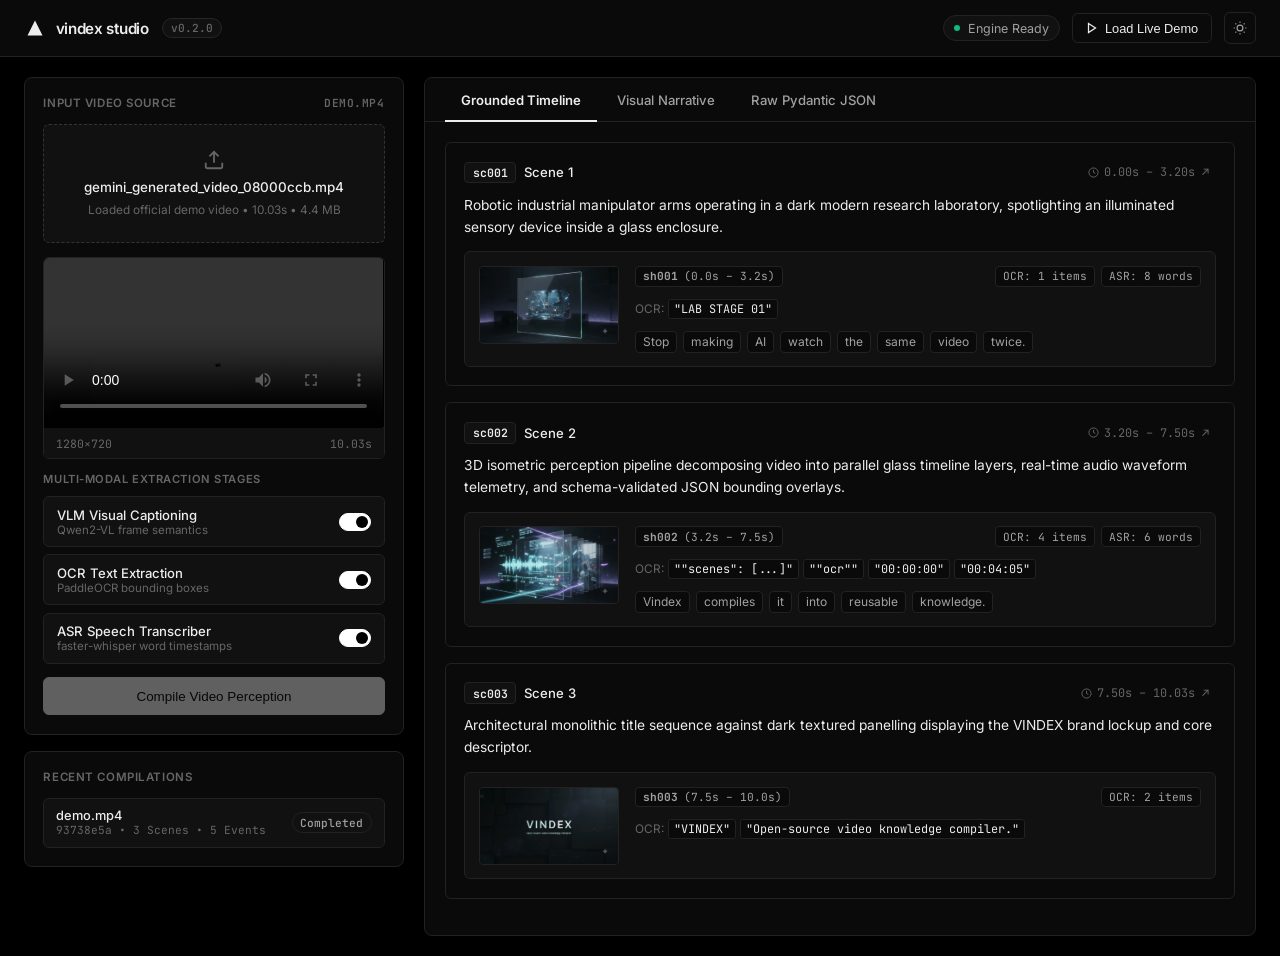
==== commit 789dee19: "feat: redesign studio tool with Vercel/Geist monochrome design system - Replace generic purple/indig" ====
--- a/vindex/api/static/index.html
+++ b/vindex/api/static/index.html
@@ -3,80 +3,144 @@
 <head>
     <meta charset="UTF-8">
     <meta name="viewport" content="width=device-width, initial-scale=1.0">
-    <title>vindex Studio — Video Knowledge Compiler</title>
-    <!-- Fonts -->
+    <title>vindex studio — Video Knowledge Compiler</title>
+    <!-- Fonts: Inter & JetBrains Mono for razor-sharp Geist-grade rendering -->
     <link rel="preconnect" href="https://fonts.googleapis.com">
     <link rel="preconnect" href="https://fonts.gstatic.com" crossorigin>
-    <link href="https://fonts.googleapis.com/css2?family=Inter:wght@400;500;600;700&family=JetBrains+Mono:wght@400;500;600&display=swap" rel="stylesheet">
+    <link href="https://fonts.googleapis.com/css2?family=Inter:wght@400;500;600&family=JetBrains+Mono:wght@400;500;600&display=swap" rel="stylesheet">
     <script src="demo_data.js"></script>
     <style>
-        /* CSS Design System Tokens */
+        /* ==========================================================================
+           Geist / Vercel Design System Tokens
+           Strict monochrome hierarchy: zero AI-slop purple/indigo saturation.
+           ========================================================================== */
         :root {
-            /* Dark Theme (Default) */
-            --bg-base: #090a0f;
-            --bg-surface: #10131c;
-            --bg-card: #151926;
-            --bg-card-subtle: #1c2233;
-            --border-subtle: rgba(255, 255, 255, 0.08);
-            --border-strong: rgba(255, 255, 255, 0.16);
-            --text-primary: #f8fafc;
-            --text-secondary: #94a3b8;
-            --text-muted: #64748b;
-            --accent-primary: #6366f1;
-            --accent-hover: #4f46e5;
-            --accent-subtle: rgba(99, 102, 241, 0.14);
-            --accent-text: #818cf8;
-            --status-success: #10b981;
-            --status-success-bg: rgba(16, 185, 129, 0.12);
-            --code-bg: #0b0d14;
-            --shadow-card: 0 4px 20px -2px rgba(0, 0, 0, 0.5);
-            --timeline-marker: #818cf8;
+            /* Vercel Dark (Default) */
+            --bg-page: #000000;
+            --bg-surface: #0a0a0a;
+            --bg-surface-elevated: #111111;
+            --bg-surface-hover: #171717;
+            --border-subtle: #222222;
+            --border-hover: #333333;
+            --border-strong: #444444;
+            --text-primary: #ededed;
+            --text-secondary: #a1a1a1;
+            --text-tertiary: #666666;
+            --text-disabled: #383838;
+
+            --btn-primary-bg: #ffffff;
+            --btn-primary-fg: #000000;
+            --btn-primary-hover: #e5e5e5;
+
+            --btn-secondary-bg: transparent;
+            --btn-secondary-border: #2e2e2e;
+            --btn-secondary-fg: #ededed;
+            --btn-secondary-hover: #171717;
+
+            --badge-bg: #111111;
+            --badge-border: #262626;
+            --badge-fg: #888888;
+
+            --code-bg: #050505;
+            --code-border: #1f1f1f;
+
+            --status-dot: #10b981;
+            --link-color: #0070f3;
+            --selection-bg: rgba(255, 255, 255, 0.15);
+
+            --switch-track: #222222;
+            --switch-track-active: #ffffff;
+            --switch-thumb: #666666;
+            --switch-thumb-active: #000000;
+
+            --font-sans: 'Inter', -apple-system, BlinkMacSystemFont, 'Segoe UI', Roboto, sans-serif;
+            --font-mono: 'JetBrains Mono', ui-monospace, SFMono-Regular, Menlo, Monaco, Consolas, monospace;
         }
 
         [data-theme="light"] {
-            /* Light Theme */
-            --bg-base: #f8fafc;
+            /* Vercel Light */
+            --bg-page: #ffffff;
             --bg-surface: #ffffff;
-            --bg-card: #ffffff;
-            --bg-card-subtle: #f1f5f9;
-            --border-subtle: rgba(15, 23, 42, 0.08);
-            --border-strong: rgba(15, 23, 42, 0.16);
-            --text-primary: #0f172a;
-            --text-secondary: #475569;
-            --text-muted: #94a3b8;
-            --accent-primary: #4f46e5;
-            --accent-hover: #4338ca;
-            --accent-subtle: rgba(79, 70, 229, 0.08);
-            --accent-text: #4f46e5;
-            --status-success: #059669;
-            --status-success-bg: rgba(5, 150, 105, 0.1);
-            --code-bg: #f8fafc;
-            --shadow-card: 0 4px 20px -2px rgba(15, 23, 42, 0.05);
-            --timeline-marker: #4f46e5;
-        }
-
+            --bg-surface-elevated: #fafafa;
+            --bg-surface-hover: #f5f5f5;
+            --border-subtle: #eaeaea;
+            --border-hover: #d4d4d4;
+            --border-strong: #999999;
+            --text-primary: #000000;
+            --text-secondary: #666666;
+            --text-tertiary: #888888;
+            --text-disabled: #cccccc;
+
+            --btn-primary-bg: #000000;
+            --btn-primary-fg: #ffffff;
+            --btn-primary-hover: #262626;
+
+            --btn-secondary-bg: #ffffff;
+            --btn-secondary-border: #eaeaea;
+            --btn-secondary-fg: #171717;
+            --btn-secondary-hover: #fafafa;
+
+            --badge-bg: #f5f5f5;
+            --badge-border: #e5e5e5;
+            --badge-fg: #666666;
+
+            --code-bg: #fafafa;
+            --code-border: #eaeaea;
+
+            --status-dot: #059669;
+            --link-color: #0070f3;
+            --selection-bg: rgba(0, 0, 0, 0.08);
+
+            --switch-track: #e5e5e5;
+            --switch-track-active: #000000;
+            --switch-thumb: #ffffff;
+            --switch-thumb-active: #ffffff;
+        }
+
+        /* Reset & Base Setup */
         * {
             box-sizing: border-box;
             margin: 0;
             padding: 0;
         }
 
+        ::selection {
+            background: var(--selection-bg);
+            color: var(--text-primary);
+        }
+
         body {
-            font-family: 'Inter', -apple-system, BlinkMacSystemFont, sans-serif;
-            background-color: var(--bg-base);
+            font-family: var(--font-sans);
+            background-color: var(--bg-page);
             color: var(--text-primary);
             min-height: 100vh;
             display: flex;
             flex-direction: column;
             overflow-x: hidden;
-            transition: background-color 0.2s ease, color 0.2s ease;
-        }
-
-        /* Top Navigation Bar */
+            -webkit-font-smoothing: antialiased;
+            -moz-osx-font-smoothing: grayscale;
+        }
+
+        /* Themed Minimalist Scrollbars */
+        ::-webkit-scrollbar {
+            width: 6px;
+            height: 6px;
+        }
+        ::-webkit-scrollbar-track {
+            background: transparent;
+        }
+        ::-webkit-scrollbar-thumb {
+            background: var(--border-hover);
+            border-radius: 3px;
+        }
+
+        /* ==========================================================================
+           Navigation Header
+           ========================================================================== */
         header {
             background: var(--bg-surface);
             border-bottom: 1px solid var(--border-subtle);
-            padding: 0.85rem 1.75rem;
+            padding: 0.75rem 1.5rem;
             position: sticky;
             top: 0;
             z-index: 100;
@@ -88,107 +152,96 @@
         .header-left {
             display: flex;
             align-items: center;
-            gap: 1.25rem;
+            gap: 0.85rem;
         }
 
         .logo-wrap {
             display: flex;
             align-items: center;
-            gap: 0.65rem;
+            gap: 0.6rem;
             text-decoration: none;
             color: var(--text-primary);
         }
 
-        .logo-badge {
-            width: 30px;
-            height: 30px;
-            background: var(--accent-primary);
-            border-radius: 6px;
+        /* Clean Vercel Geometric Triangle Mark */
+        .logo-mark {
+            width: 22px;
+            height: 22px;
             display: flex;
             align-items: center;
             justify-content: center;
-            color: #ffffff;
-            font-weight: 700;
-            font-size: 1rem;
-            font-family: 'JetBrains Mono', monospace;
-        }
-
-        .logo-name {
-            font-size: 1.2rem;
-            font-weight: 700;
+            color: var(--text-primary);
+        }
+
+        .logo-title {
+            font-size: 0.95rem;
+            font-weight: 600;
             letter-spacing: -0.02em;
+            color: var(--text-primary);
         }
 
         .version-tag {
-            font-family: 'JetBrains Mono', monospace;
-            font-size: 0.75rem;
-            padding: 0.2rem 0.55rem;
-            background: var(--accent-subtle);
-            color: var(--accent-text);
-            border-radius: 4px;
-            font-weight: 600;
+            font-family: var(--font-mono);
+            font-size: 0.7rem;
+            padding: 0.15rem 0.5rem;
+            background: var(--badge-bg);
+            border: 1px solid var(--badge-border);
+            color: var(--text-tertiary);
+            border-radius: 9999px;
+            font-weight: 500;
         }
 
         .header-right {
             display: flex;
             align-items: center;
-            gap: 1rem;
+            gap: 0.75rem;
         }
 
         .engine-status {
             display: flex;
             align-items: center;
-            gap: 0.5rem;
-            font-size: 0.8rem;
-            color: var(--status-success);
-            background: var(--status-success-bg);
-            padding: 0.35rem 0.75rem;
-            border-radius: 20px;
-            font-weight: 500;
+            gap: 0.45rem;
+            font-size: 0.78rem;
+            color: var(--text-secondary);
+            padding: 0.3rem 0.65rem;
+            border-radius: 9999px;
+            border: 1px solid var(--border-subtle);
+            background: var(--bg-surface-elevated);
         }
 
         .status-dot {
-            width: 7px;
-            height: 7px;
+            width: 6px;
+            height: 6px;
             border-radius: 50%;
-            background: var(--status-success);
-            animation: pulse 2s infinite ease-in-out;
-        }
-
-        @keyframes pulse {
-            0%, 100% { opacity: 1; transform: scale(1); }
-            50% { opacity: 0.4; transform: scale(0.9); }
-        }
-
-        /* Demo Button */
+            background: var(--status-dot);
+        }
+
         .btn-demo-load {
             display: inline-flex;
             align-items: center;
-            gap: 0.5rem;
-            padding: 0.45rem 0.9rem;
-            font-size: 0.82rem;
-            font-weight: 600;
+            gap: 0.45rem;
+            padding: 0.4rem 0.8rem;
+            font-size: 0.8rem;
+            font-weight: 500;
             border-radius: 6px;
-            background: var(--accent-subtle);
-            color: var(--accent-text);
+            background: var(--btn-secondary-bg);
+            color: var(--text-primary);
             border: 1px solid var(--border-subtle);
             cursor: pointer;
-            transition: all 0.15s ease;
+            transition: border-color 0.15s, background-color 0.15s;
         }
 
         .btn-demo-load:hover {
-            background: var(--accent-primary);
-            color: #ffffff;
-            border-color: var(--accent-primary);
-        }
-
-        /* Theme Toggle Button */
+            border-color: var(--border-hover);
+            background: var(--bg-surface-hover);
+        }
+
         .theme-toggle-btn {
-            background: var(--bg-card-subtle);
+            background: transparent;
             border: 1px solid var(--border-subtle);
             color: var(--text-secondary);
-            width: 34px;
-            height: 34px;
+            width: 32px;
+            height: 32px;
             border-radius: 6px;
             display: flex;
             align-items: center;
@@ -199,96 +252,101 @@
 
         .theme-toggle-btn:hover {
             color: var(--text-primary);
-            border-color: var(--border-strong);
-        }
-
-        /* Main Workspace Layout */
+            border-color: var(--border-hover);
+            background: var(--bg-surface-hover);
+        }
+
+        /* ==========================================================================
+           Main Workspace Layout
+           ========================================================================== */
         main {
             flex: 1;
             display: flex;
             width: 100%;
-            max-width: 1720px;
+            max-width: 1600px;
             margin: 0 auto;
-            padding: 1.5rem;
-            gap: 1.5rem;
-            height: calc(100vh - 65px);
+            padding: 1.25rem 1.5rem;
+            gap: 1.25rem;
+            height: calc(100vh - 58px);
         }
 
         .left-col {
-            width: 420px;
+            width: 380px;
+            min-width: 380px;
             display: flex;
             flex-direction: column;
-            gap: 1.25rem;
+            gap: 1rem;
             height: 100%;
             overflow-y: auto;
-            padding-right: 0.25rem;
         }
 
         .right-col {
             flex: 1;
             background: var(--bg-surface);
             border: 1px solid var(--border-subtle);
-            border-radius: 12px;
+            border-radius: 8px;
             display: flex;
             flex-direction: column;
             overflow: hidden;
             height: 100%;
-            box-shadow: var(--shadow-card);
         }
 
         .panel-card {
             background: var(--bg-surface);
             border: 1px solid var(--border-subtle);
-            border-radius: 12px;
-            padding: 1.25rem;
-            box-shadow: var(--shadow-card);
+            border-radius: 8px;
+            padding: 1.15rem;
         }
 
         .card-heading {
-            font-size: 0.95rem;
+            font-size: 0.72rem;
             font-weight: 600;
+            text-transform: uppercase;
+            letter-spacing: 0.05em;
+            color: var(--text-tertiary);
+            display: flex;
+            align-items: center;
+            justify-content: space-between;
             margin-bottom: 0.85rem;
-            color: var(--text-primary);
-            display: flex;
-            align-items: center;
-            justify-content: space-between;
-        }
-
-        /* Upload Zone */
+        }
+
+        /* ==========================================================================
+           Upload Dropzone (Vercel Style)
+           ========================================================================== */
         .upload-dropzone {
-            border: 2px dashed var(--border-strong);
-            border-radius: 8px;
-            padding: 1.75rem 1rem;
+            border: 1px dashed var(--border-hover);
+            border-radius: 6px;
+            padding: 1.5rem 1rem;
             text-align: center;
             cursor: pointer;
-            transition: all 0.15s ease;
-            background: var(--bg-card-subtle);
+            transition: border-color 0.15s ease, background-color 0.15s ease;
+            background: var(--bg-surface-elevated);
             position: relative;
         }
 
         .upload-dropzone:hover, .upload-dropzone.dragover {
-            border-color: var(--accent-primary);
-            background: var(--accent-subtle);
+            border-color: var(--border-strong);
+            background: var(--bg-surface-hover);
         }
 
         .upload-icon {
-            width: 32px;
-            height: 32px;
-            margin: 0 auto 0.75rem auto;
-            color: var(--accent-text);
+            width: 22px;
+            height: 22px;
+            margin: 0 auto 0.5rem auto;
+            color: var(--text-tertiary);
             display: block;
         }
 
         .upload-dropzone p {
-            font-size: 0.9rem;
+            font-size: 0.84rem;
             font-weight: 500;
             color: var(--text-primary);
-            margin-bottom: 0.25rem;
+            margin-bottom: 0.2rem;
         }
 
         .upload-dropzone span {
-            font-size: 0.78rem;
-            color: var(--text-muted);
+            font-size: 0.74rem;
+            color: var(--text-tertiary);
         }
 
         .file-input {
@@ -303,8 +361,8 @@
 
         /* Video Preview Area */
         .video-player-container {
-            margin-top: 1rem;
-            border-radius: 8px;
+            margin-top: 0.85rem;
+            border-radius: 6px;
             overflow: hidden;
             border: 1px solid var(--border-subtle);
             background: #000000;
@@ -312,47 +370,52 @@
 
         .video-player-container video {
             width: 100%;
-            max-height: 230px;
+            max-height: 215px;
             display: block;
             background: #000000;
         }
 
         .video-meta-bar {
-            padding: 0.5rem 0.75rem;
-            font-size: 0.75rem;
-            font-family: 'JetBrains Mono', monospace;
-            color: var(--text-muted);
+            padding: 0.45rem 0.75rem;
+            font-size: 0.72rem;
+            font-family: var(--font-mono);
+            color: var(--text-tertiary);
             display: flex;
             justify-content: space-between;
-            background: var(--bg-card);
+            background: var(--bg-surface-elevated);
             border-top: 1px solid var(--border-subtle);
         }
 
-        /* Perception Pipeline Toggles */
+        /* Pipeline Stages */
         .stage-options {
-            margin-top: 1rem;
+            margin-top: 0.85rem;
             display: flex;
             flex-direction: column;
-            gap: 0.5rem;
+            gap: 0.45rem;
         }
 
         .stage-title {
-            font-size: 0.75rem;
+            font-size: 0.7rem;
             text-transform: uppercase;
             letter-spacing: 0.05em;
-            color: var(--text-muted);
+            color: var(--text-tertiary);
             font-weight: 600;
-            margin-bottom: 0.25rem;
+            margin-bottom: 0.15rem;
         }
 
         .toggle-row {
             display: flex;
             justify-content: space-between;
             align-items: center;
-            background: var(--bg-card-subtle);
-            padding: 0.65rem 0.85rem;
+            background: var(--bg-surface-elevated);
+            padding: 0.6rem 0.8rem;
             border-radius: 6px;
             border: 1px solid var(--border-subtle);
+            transition: border-color 0.15s;
+        }
+
+        .toggle-row:hover {
+            border-color: var(--border-hover);
         }
 
         .toggle-info {
@@ -361,22 +424,22 @@
         }
 
         .toggle-title {
-            font-size: 0.85rem;
+            font-size: 0.82rem;
             font-weight: 500;
             color: var(--text-primary);
         }
 
         .toggle-desc {
-            font-size: 0.75rem;
-            color: var(--text-muted);
+            font-size: 0.72rem;
+            color: var(--text-tertiary);
         }
 
         /* Switch UI */
         .switch {
             position: relative;
             display: inline-block;
-            width: 38px;
-            height: 20px;
+            width: 32px;
+            height: 18px;
         }
 
         .switch input {
@@ -389,56 +452,60 @@
             position: absolute;
             cursor: pointer;
             top: 0; left: 0; right: 0; bottom: 0;
-            background-color: var(--border-strong);
-            transition: .2s;
+            background-color: var(--switch-track);
+            border: 1px solid var(--border-subtle);
+            transition: .15s ease;
             border-radius: 20px;
         }
 
         .slider:before {
             position: absolute;
             content: "";
-            height: 14px;
-            width: 14px;
-            left: 3px;
-            bottom: 3px;
-            background-color: white;
-            transition: .2s;
+            height: 12px;
+            width: 12px;
+            left: 2px;
+            bottom: 2px;
+            background-color: var(--switch-thumb);
+            transition: .15s ease;
             border-radius: 50%;
         }
 
         input:checked + .slider {
-            background-color: var(--accent-primary);
+            background-color: var(--switch-track-active);
+            border-color: var(--switch-track-active);
         }
 
         input:checked + .slider:before {
-            transform: translateX(18px);
-        }
-
-        /* Action Buttons */
+            transform: translateX(14px);
+            background-color: var(--switch-thumb-active);
+        }
+
+        /* Compile Button (Vercel High-Contrast Button) */
         .btn-compile {
             width: 100%;
-            margin-top: 1rem;
-            padding: 0.75rem;
-            background: var(--accent-primary);
-            color: #ffffff;
-            border: none;
+            margin-top: 0.85rem;
+            padding: 0.65rem;
+            background: var(--btn-primary-bg);
+            color: var(--btn-primary-fg);
+            border: 1px solid var(--btn-primary-bg);
             border-radius: 6px;
-            font-weight: 600;
-            font-size: 0.9rem;
+            font-weight: 500;
+            font-size: 0.84rem;
             cursor: pointer;
-            transition: background 0.15s ease;
+            transition: background-color 0.15s ease, opacity 0.15s ease;
         }
 
         .btn-compile:hover:not(:disabled) {
-            background: var(--accent-hover);
+            background: var(--btn-primary-hover);
+            border-color: var(--btn-primary-hover);
         }
 
         .btn-compile:disabled {
-            opacity: 0.5;
+            opacity: 0.35;
             cursor: not-allowed;
         }
 
-        /* Execution History */
+        /* History Card */
         .history-card {
             flex: 1;
             display: flex;
@@ -451,13 +518,13 @@
             overflow-y: auto;
             display: flex;
             flex-direction: column;
-            gap: 0.5rem;
+            gap: 0.45rem;
         }
 
         .job-item {
-            padding: 0.65rem 0.85rem;
+            padding: 0.6rem 0.75rem;
             border-radius: 6px;
-            background: var(--bg-card-subtle);
+            background: var(--bg-surface-elevated);
             border: 1px solid var(--border-subtle);
             font-size: 0.8rem;
             display: flex;
@@ -468,57 +535,71 @@
         }
 
         .job-item:hover {
-            border-color: var(--accent-primary);
+            border-color: var(--border-hover);
         }
 
         .job-status-badge {
-            font-family: 'JetBrains Mono', monospace;
-            font-size: 0.72rem;
-            padding: 0.2rem 0.5rem;
-            border-radius: 4px;
+            font-family: var(--font-mono);
+            font-size: 0.7rem;
+            padding: 0.15rem 0.45rem;
+            border-radius: 9999px;
             font-weight: 500;
-        }
-
-        .badge-success { background: var(--status-success-bg); color: var(--status-success); }
-        .badge-running { background: var(--accent-subtle); color: var(--accent-text); }
-
-        /* Right Panel: Tabs */
+            border: 1px solid var(--border-subtle);
+            background: var(--badge-bg);
+            color: var(--text-secondary);
+        }
+
+        /* ==========================================================================
+           Right Column & Vercel Underline Tabs
+           ========================================================================== */
         .tabs-nav {
             display: flex;
             border-bottom: 1px solid var(--border-subtle);
             background: var(--bg-surface);
-            padding: 0 1rem;
+            padding: 0 1.25rem;
+            gap: 0.25rem;
         }
 
         .tab-btn {
             background: transparent;
             border: none;
             color: var(--text-secondary);
-            padding: 1rem 1.25rem;
-            font-size: 0.88rem;
+            padding: 0.85rem 1rem;
+            font-size: 0.82rem;
+            font-weight: 500;
+            cursor: pointer;
+            position: relative;
+            transition: color 0.15s ease;
+            font-family: var(--font-sans);
+        }
+
+        .tab-btn:hover {
+            color: var(--text-primary);
+        }
+
+        .tab-btn.active {
+            color: var(--text-primary);
             font-weight: 600;
-            cursor: pointer;
-            border-bottom: 2px solid transparent;
-            transition: all 0.15s ease;
-        }
-
-        .tab-btn:hover {
-            color: var(--text-primary);
-        }
-
-        .tab-btn.active {
-            color: var(--accent-text);
-            border-bottom-color: var(--accent-primary);
+        }
+
+        .tab-btn.active::after {
+            content: '';
+            position: absolute;
+            bottom: -1px;
+            left: 0;
+            right: 0;
+            height: 2px;
+            background: var(--text-primary);
         }
 
         .tabs-body {
             flex: 1;
             overflow-y: auto;
-            padding: 1.5rem;
+            padding: 1.25rem;
             position: relative;
         }
 
-        /* Empty / Idle State */
+        /* Idle State */
         .idle-state {
             height: 100%;
             display: flex;
@@ -526,49 +607,49 @@
             align-items: center;
             justify-content: center;
             text-align: center;
-            color: var(--text-muted);
+            color: var(--text-tertiary);
             padding: 2rem;
         }
 
         .idle-icon {
-            width: 48px;
-            height: 48px;
+            width: 40px;
+            height: 40px;
             margin-bottom: 1rem;
-            color: var(--text-muted);
-            opacity: 0.5;
+            color: var(--text-tertiary);
         }
 
         .idle-state h3 {
-            font-size: 1.1rem;
-            color: var(--text-primary);
-            margin-bottom: 0.5rem;
+            font-size: 0.95rem;
+            font-weight: 600;
+            color: var(--text-primary);
+            margin-bottom: 0.4rem;
         }
 
         .idle-state p {
             max-width: 420px;
-            font-size: 0.9rem;
-            line-height: 1.5;
+            font-size: 0.82rem;
+            line-height: 1.55;
         }
 
         /* Timeline Scene Cards */
         .scene-card {
-            background: var(--bg-card);
-            border: 1px solid var(--border-subtle);
-            border-radius: 8px;
-            padding: 1.25rem;
-            margin-bottom: 1.25rem;
+            background: var(--bg-surface);
+            border: 1px solid var(--border-subtle);
+            border-radius: 6px;
+            padding: 1.15rem;
+            margin-bottom: 1rem;
             transition: border-color 0.15s ease;
         }
 
         .scene-card:hover {
-            border-color: var(--border-strong);
+            border-color: var(--border-hover);
         }
 
         .scene-card-header {
             display: flex;
             justify-content: space-between;
             align-items: center;
-            margin-bottom: 0.75rem;
+            margin-bottom: 0.65rem;
         }
 
         .scene-badge-group {
@@ -578,42 +659,46 @@
         }
 
         .scene-id {
-            font-family: 'JetBrains Mono', monospace;
-            font-size: 0.8rem;
+            font-family: var(--font-mono);
+            font-size: 0.72rem;
             font-weight: 600;
-            color: var(--accent-text);
-            background: var(--accent-subtle);
-            padding: 0.2rem 0.5rem;
+            color: var(--text-primary);
+            background: var(--badge-bg);
+            border: 1px solid var(--border-subtle);
+            padding: 0.15rem 0.45rem;
             border-radius: 4px;
         }
 
         .scene-timecode {
-            font-family: 'JetBrains Mono', monospace;
-            font-size: 0.78rem;
-            color: var(--text-muted);
+            font-family: var(--font-mono);
+            font-size: 0.74rem;
+            color: var(--text-tertiary);
             cursor: pointer;
-            padding: 0.2rem 0.4rem;
+            padding: 0.15rem 0.4rem;
             border-radius: 4px;
-            transition: background 0.15s ease;
+            transition: color 0.15s ease, background 0.15s ease;
+            display: inline-flex;
+            align-items: center;
+            gap: 0.35rem;
         }
 
         .scene-timecode:hover {
-            background: var(--accent-subtle);
-            color: var(--accent-text);
+            color: var(--text-primary);
+            background: var(--bg-surface-elevated);
         }
 
         .scene-caption {
-            font-size: 0.92rem;
-            line-height: 1.55;
-            color: var(--text-primary);
-            margin-bottom: 1rem;
+            font-size: 0.86rem;
+            line-height: 1.6;
+            color: var(--text-primary);
+            margin-bottom: 0.85rem;
         }
 
         /* Shot Details inside Scene */
         .shot-container {
             display: flex;
-            gap: 1.25rem;
-            background: var(--bg-card-subtle);
+            gap: 1rem;
+            background: var(--bg-surface-elevated);
             border: 1px solid var(--border-subtle);
             border-radius: 6px;
             padding: 0.85rem;
@@ -621,12 +706,17 @@
 
         .shot-thumb {
             width: 140px;
-            height: 80px;
+            height: 78px;
             object-fit: cover;
             border-radius: 4px;
             border: 1px solid var(--border-subtle);
             cursor: pointer;
             background: #000;
+            transition: opacity 0.15s ease;
+        }
+
+        .shot-thumb:hover {
+            opacity: 0.9;
         }
 
         .shot-info {
@@ -634,15 +724,15 @@
             display: flex;
             flex-direction: column;
             gap: 0.4rem;
-            font-size: 0.82rem;
+            font-size: 0.8rem;
         }
 
         .obs-pill {
             display: inline-flex;
             align-items: center;
             gap: 0.35rem;
-            font-family: 'JetBrains Mono', monospace;
-            font-size: 0.72rem;
+            font-family: var(--font-mono);
+            font-size: 0.7rem;
             padding: 0.15rem 0.45rem;
             border-radius: 4px;
             background: var(--bg-surface);
@@ -658,57 +748,59 @@
         }
 
         .asr-word {
-            font-size: 0.78rem;
-            padding: 0.15rem 0.4rem;
+            font-size: 0.75rem;
+            padding: 0.15rem 0.45rem;
             background: var(--bg-surface);
             border-radius: 4px;
-            color: var(--text-primary);
+            color: var(--text-secondary);
             border: 1px solid var(--border-subtle);
             cursor: pointer;
+            transition: border-color 0.15s, color 0.15s;
         }
 
         .asr-word:hover {
-            border-color: var(--accent-primary);
-            color: var(--accent-text);
+            border-color: var(--border-strong);
+            color: var(--text-primary);
         }
 
         /* Markdown & JSON Pre Views */
         .markdown-container {
-            font-size: 0.92rem;
+            font-size: 0.86rem;
             line-height: 1.65;
             color: var(--text-primary);
             max-width: 800px;
         }
 
         .markdown-container h1, .markdown-container h2, .markdown-container h3 {
-            margin-top: 1.5rem;
-            margin-bottom: 0.75rem;
+            margin-top: 1.25rem;
+            margin-bottom: 0.65rem;
             letter-spacing: -0.01em;
-        }
-
-        .markdown-container h1 { font-size: 1.4rem; }
-        .markdown-container h2 { font-size: 1.15rem; border-bottom: 1px solid var(--border-subtle); padding-bottom: 0.5rem; }
-        .markdown-container h3 { font-size: 1rem; color: var(--accent-text); }
+            color: var(--text-primary);
+        }
+
+        .markdown-container h1 { font-size: 1.2rem; }
+        .markdown-container h2 { font-size: 1rem; border-bottom: 1px solid var(--border-subtle); padding-bottom: 0.4rem; }
+        .markdown-container h3 { font-size: 0.88rem; color: var(--text-secondary); }
         .markdown-container ul { margin-left: 1.25rem; margin-bottom: 1rem; }
-        .markdown-container li { margin-bottom: 0.35rem; }
+        .markdown-container li { margin-bottom: 0.3rem; }
         .markdown-container blockquote {
-            border-left: 3px solid var(--accent-primary);
-            padding: 0.65rem 1rem;
-            background: var(--bg-card-subtle);
+            border-left: 2px solid var(--text-primary);
+            padding: 0.5rem 0.85rem;
+            background: var(--bg-surface-elevated);
             border-radius: 0 4px 4px 0;
-            margin: 1rem 0;
+            margin: 0.85rem 0;
             color: var(--text-secondary);
         }
 
         .json-code-box {
-            font-family: 'JetBrains Mono', monospace;
-            font-size: 0.82rem;
+            font-family: var(--font-mono);
+            font-size: 0.76rem;
             line-height: 1.55;
             background: var(--code-bg);
-            padding: 1.25rem;
+            padding: 1.15rem;
             border-radius: 6px;
             overflow-x: auto;
-            border: 1px solid var(--border-subtle);
+            border: 1px solid var(--code-border);
             color: var(--text-secondary);
         }
 
@@ -719,14 +811,14 @@
             align-items: center;
             justify-content: center;
             height: 100%;
-            gap: 1rem;
+            gap: 0.85rem;
         }
 
         .spin-circle {
-            width: 36px;
-            height: 36px;
-            border: 3px solid var(--border-subtle);
-            border-top-color: var(--accent-primary);
+            width: 28px;
+            height: 28px;
+            border: 2px solid var(--border-subtle);
+            border-top-color: var(--text-primary);
             border-radius: 50%;
             animation: spin 0.8s linear infinite;
         }
@@ -735,7 +827,7 @@
 
         @media (max-width: 1024px) {
             main { flex-direction: column; height: auto; }
-            .left-col { width: 100%; height: auto; }
+            .left-col { width: 100%; min-width: 100%; height: auto; }
             .right-col { height: 700px; }
         }
     </style>
@@ -746,25 +838,30 @@
     <header>
         <div class="header-left">
             <div class="logo-wrap">
-                <div class="logo-badge">V</div>
-                <div class="logo-name">vindex studio</div>
+                <div class="logo-mark">
+                    <!-- Clean geometric triangle mark -->
+                    <svg width="18" height="18" viewBox="0 0 24 24" fill="currentColor">
+                        <path d="M12 2L2 22h20L12 2z"/>
+                    </svg>
+                </div>
+                <div class="logo-title">vindex studio</div>
             </div>
-            <div class="version-tag">v0.2.0 • Compiler Engine</div>
+            <div class="version-tag">v0.2.0</div>
         </div>
 
         <div class="header-right">
             <div class="engine-status">
                 <span class="status-dot"></span>
-                <span>Local Server Connected</span>
+                <span>Engine Ready</span>
             </div>
 
             <button id="btnLoadDemo" class="btn-demo-load" title="Load sample video & compiled knowledge index">
-                <svg width="14" height="14" viewBox="0 0 24 24" fill="none" stroke="currentColor" stroke-width="2"><polygon points="5 3 19 12 5 21 5 3"></polygon></svg>
-                Load Live Demo Video
+                <svg width="12" height="12" viewBox="0 0 24 24" fill="none" stroke="currentColor" stroke-width="2.5"><polygon points="5 3 19 12 5 21 5 3"></polygon></svg>
+                <span>Load Live Demo</span>
             </button>
 
             <button id="themeToggle" class="theme-toggle-btn" title="Toggle Light / Dark mode" aria-label="Toggle theme">
-                <svg id="themeIcon" width="16" height="16" viewBox="0 0 24 24" fill="none" stroke="currentColor" stroke-width="2">
+                <svg id="themeIcon" width="14" height="14" viewBox="0 0 24 24" fill="none" stroke="currentColor" stroke-width="2">
                     <circle cx="12" cy="12" r="5"></circle>
                     <line x1="12" y1="1" x2="12" y2="3"></line>
                     <line x1="12" y1="21" x2="12" y2="23"></line>
@@ -787,7 +884,7 @@
             <div class="panel-card">
                 <div class="card-heading">
                     <span>Input Video Source</span>
-                    <span id="activeVideoTag" style="font-size: 0.75rem; color: var(--text-muted);">None</span>
+                    <span id="activeVideoTag" style="font-family: var(--font-mono); font-size: 0.7rem; color: var(--text-tertiary);">None</span>
                 </div>
 
                 <div class="upload-dropzone" id="uploadZone">
@@ -796,8 +893,8 @@
                         <polyline points="17 8 12 3 7 8"></polyline>
                         <line x1="12" y1="3" x2="12" y2="15"></line>
                     </svg>
-                    <p id="uploadLabel">Drag & drop video file</p>
-                    <span id="uploadHint">or click to browse filesystem (MP4, MOV, MKV)</span>
+                    <p id="uploadLabel">Upload Video File</p>
+                    <span id="uploadHint">Drag & drop or click to browse (MP4, MOV, MKV)</span>
                     <input type="file" id="videoFile" class="file-input" accept="video/*">
                 </div>
 
@@ -828,7 +925,7 @@
                     <div class="toggle-row">
                         <div class="toggle-info">
                             <span class="toggle-title">OCR Text Extraction</span>
-                            <span class="toggle-desc">PaddleOCR on-screen bounding boxes</span>
+                            <span class="toggle-desc">PaddleOCR bounding boxes</span>
                         </div>
                         <label class="switch">
                             <input type="checkbox" id="stage_ocr" checked>
@@ -859,13 +956,13 @@
                 <div class="jobs-list" id="jobsList">
                     <div class="job-item" id="demoJobItem" style="display: none;" onclick="loadDemoArtifacts()">
                         <div>
-                            <div style="font-weight: 600; color: var(--text-primary);">demo.mp4</div>
-                            <div style="font-size: 0.72rem; color: var(--text-muted); font-family: 'JetBrains Mono', monospace;">93738e5a • 3 Scenes • 5 Events</div>
+                            <div style="font-weight: 500; color: var(--text-primary);">demo.mp4</div>
+                            <div style="font-size: 0.7rem; color: var(--text-tertiary); font-family: var(--font-mono);">93738e5a • 3 Scenes • 5 Events</div>
                         </div>
-                        <span class="job-status-badge badge-success">Completed</span>
+                        <span class="job-status-badge">Completed</span>
                     </div>
-                    <div id="noHistory" style="padding: 1rem 0; text-align: center; color: var(--text-muted); font-size: 0.82rem;">
-                        No compilation jobs yet. Load the demo or upload a video.
+                    <div id="noHistory" style="padding: 1rem 0; text-align: center; color: var(--text-tertiary); font-size: 0.78rem;">
+                        No compilation jobs yet. Load demo or upload a video.
                     </div>
                 </div>
             </div>
@@ -887,14 +984,16 @@
                         <rect x="1" y="5" width="15" height="14" rx="2" ry="2"></rect>
                     </svg>
                     <h3>No compilation loaded</h3>
-                    <p>Click "Load Live Demo Video" in the top bar to inspect an actual compiled knowledge artifact, or drop a video in the left panel to compile locally.</p>
+                    <p>Click "Load Live Demo" in the top bar to inspect an actual compiled knowledge artifact, or upload a video in the left panel to compile locally.</p>
                 </div>
 
-                <!-- Processing Spinner -->
+                <!-- Processing / Spinner State -->
                 <div class="spinner-container" id="processingState" style="display: none;">
                     <div class="spin-circle"></div>
-                    <h3 style="font-size: 1rem; color: var(--text-primary);">Compiling Video Knowledge Artifacts</h3>
-                    <div style="font-family: 'JetBrains Mono', monospace; font-size: 0.8rem; color: var(--text-muted);" id="progressLog">Running perception pipeline...</div>
+                    <div style="text-align: center;">
+                        <h4 style="font-size: 0.9rem; font-weight: 500; color: var(--text-primary); margin-bottom: 0.25rem;">Compiling Video Perception</h4>
+                        <p id="progressLog" style="font-size: 0.78rem; font-family: var(--font-mono); color: var(--text-tertiary);">Running PySceneDetect...</p>
+                    </div>
                 </div>
 
                 <!-- Tab 1: Timeline -->
@@ -999,7 +1098,7 @@
 
         function handleFileSelect(file) {
             if (!file.type.startsWith('video/')) {
-                alert('Please upload a video file (MP4, MOV, MKV).');
+                alert('Please upload a valid video file (MP4, MOV, MKV).');
                 return;
             }
             selectedFile = file;
@@ -1027,7 +1126,6 @@
 
         function loadDemoArtifacts() {
             if (typeof DEMO_VINDEX_DATA === 'undefined') {
-                alert('Demo data loading failed.');
                 return;
             }
             selectedFile = null;
@@ -1039,7 +1137,7 @@
             metaRes.innerText = DEMO_VINDEX_DATA.metadata.resolution;
             metaDur.innerText = DEMO_VINDEX_DATA.metadata.duration;
             uploadLabel.innerText = "gemini_generated_video_08000ccb.mp4";
-            uploadHint.innerText = "Live Demo Video • 10.03s • 4.4 MB";
+            uploadHint.innerText = "Loaded official demo video • 10.03s • 4.4 MB";
             activeVideoTag.innerText = "demo.mp4";
             btnCompile.disabled = true;
 
@@ -1083,9 +1181,12 @@
                     <div class="scene-card-header">
                         <div class="scene-badge-group">
                             <span class="scene-id">${scene.scene_id}</span>
-                            <span style="font-weight: 600; font-size: 0.88rem;">Scene ${sIdx + 1}</span>
+                            <span style="font-weight: 500; font-size: 0.82rem; color: var(--text-primary);">Scene ${sIdx + 1}</span>
                         </div>
-                        <span class="scene-timecode" onclick="seekVideo(${scene.start_ms / 1000})">⏱️ ${startSec}s – ${endSec}s ↗</span>
+                        <span class="scene-timecode" onclick="seekVideo(${scene.start_ms / 1000})">
+                            <svg width="11" height="11" viewBox="0 0 24 24" fill="none" stroke="currentColor" stroke-width="2"><circle cx="12" cy="12" r="10"></circle><polyline points="12 6 12 12 16 14"></polyline></svg>
+                            ${startSec}s – ${endSec}s ↗
+                        </span>
                     </div>
                     <div class="scene-caption">${scene.dominant_caption}</div>
                 `;
@@ -1096,17 +1197,18 @@
                     <div class="shot-container">
                         ${framePath ? `<img class="shot-thumb" src="${framePath}" alt="Shot ${shot.shot_id}" onclick="seekVideo(${shot.start_ms / 1000})" title="Click to seek video">` : ''}
                         <div class="shot-info">
-                            <div style="display:flex; justify-content:space-between;">
+                            <div style="display:flex; justify-content:space-between; align-items: center;">
                                 <span class="obs-pill"><strong>${shot.shot_id}</strong> (${(shot.start_ms/1000).toFixed(1)}s – ${(shot.end_ms/1000).toFixed(1)}s)</span>
-                                <div>
-                                    ${shot.ocr.length > 0 ? `<span class="obs-pill" style="border-color: rgba(99, 102, 241, 0.4); color: var(--accent-text);">OCR: ${shot.ocr.length} items</span>` : ''}
-                                    ${shot.asr_words.length > 0 ? `<span class="obs-pill" style="border-color: rgba(16, 185, 129, 0.4); color: var(--status-success);">ASR: ${shot.asr_words.length} words</span>` : ''}
+                                <div style="display:flex; gap: 0.35rem;">
+                                    ${shot.ocr.length > 0 ? `<span class="obs-pill">OCR: ${shot.ocr.length} items</span>` : ''}
+                                    ${shot.asr_words.length > 0 ? `<span class="obs-pill">ASR: ${shot.asr_words.length} words</span>` : ''}
                                 </div>
                             </div>
 
                             ${shot.ocr.length > 0 ? `
-                                <div style="margin-top:0.35rem; font-size:0.75rem; color: var(--text-muted);">
-                                    Detected Text: ${shot.ocr.map(o => `<span style="font-family:'JetBrains Mono'; background:var(--bg-surface); padding:1px 4px; border-radius:3px; color:var(--text-primary); border:1px solid var(--border-subtle); margin-right:4px;">"${o.text}"</span>`).join('')}
+                                <div style="margin-top:0.35rem; font-size:0.74rem; color: var(--text-tertiary); display: flex; flex-wrap: wrap; gap: 4px; align-items: center;">
+                                    <span>OCR:</span>
+                                    ${shot.ocr.map(o => `<span style="font-family:var(--font-mono); background:var(--bg-surface); padding:1px 5px; border-radius:3px; color:var(--text-primary); border:1px solid var(--border-subtle);">"${o.text}"</span>`).join('')}
                                 </div>
                             ` : ''}
 
@@ -1127,14 +1229,13 @@
         }
 
         function renderNarration(markdown) {
-            // Simple robust markdown parser for clean presentation
             let parsed = markdown
                 .replace(/^# (.*$)/gim, '<h1>$1</h1>')
                 .replace(/^## (.*$)/gim, '<h2>$1</h2>')
                 .replace(/^### (.*$)/gim, '<h3>$1</h3>')
                 .replace(/\*\*(.*?)\*\*/gim, '<strong>$1</strong>')
                 .replace(/\*(.*?)\*/gim, '<em>$1</em>')
-                .replace(/`([^`]+)`/gim, '<code style="font-family: \'JetBrains Mono\'; background: var(--bg-card-subtle); padding: 2px 4px; border-radius: 4px; font-size: 0.85em; border: 1px solid var(--border-subtle);">$1</code>')
+                .replace(/`([^`]+)`/gim, '<code style="font-family: var(--font-mono); background: var(--bg-surface-elevated); padding: 2px 5px; border-radius: 4px; font-size: 0.85em; border: 1px solid var(--border-subtle); color: var(--text-primary);">$1</code>')
                 .replace(/^\> \[!NOTE\]\s*\n\> (.*$)/gim, '<blockquote><strong>Note:</strong> $1</blockquote>')
                 .replace(/^\> (.*$)/gim, '<blockquote>$1</blockquote>')
                 .replace(/^\- (.*$)/gim, '<li>$1</li>')
@@ -1154,7 +1255,7 @@
         function seekVideo(seconds) {
             if (videoPlayer && !isNaN(seconds)) {
                 videoPlayer.currentTime = seconds;
-                videoPlayer.play();
+                videoPlayer.play().catch(() => {});
             }
         }
 
@@ -1179,13 +1280,21 @@
             progressLog.innerText = 'Uploading video file...';
 
             try {
-                const res = await fetch('/api/compile', { method: 'POST', body: formData });
-                if (!res.ok) throw new Error('API server error ' + res.status);
-                const data = await res.json();
+                const response = await fetch('/api/compile', {
+                    method: 'POST',
+                    body: formData
+                });
+
+                if (!response.ok) {
+                    throw new Error(`Upload failed with status ${response.status}`);
+                }
+
+                const data = await response.json();
                 activeJobId = data.job_id;
+                btnCompile.innerText = 'Compiling...';
                 startPolling(activeJobId);
             } catch (err) {
-                alert('Compilation error: ' + err.message);
+                alert('Compilation request failed: ' + err.message);
                 btnCompile.disabled = false;
                 btnCompile.innerText = 'Compile Video Perception';
                 processingState.style.display = 'none';
@@ -1194,7 +1303,6 @@
         });
 
         function startPolling(jobId) {
-            progressLog.innerText = 'Compilation queued. Initializing models...';
             if (pollingTimer) clearInterval(pollingTimer);
 
             pollingTimer = setInterval(async () => {
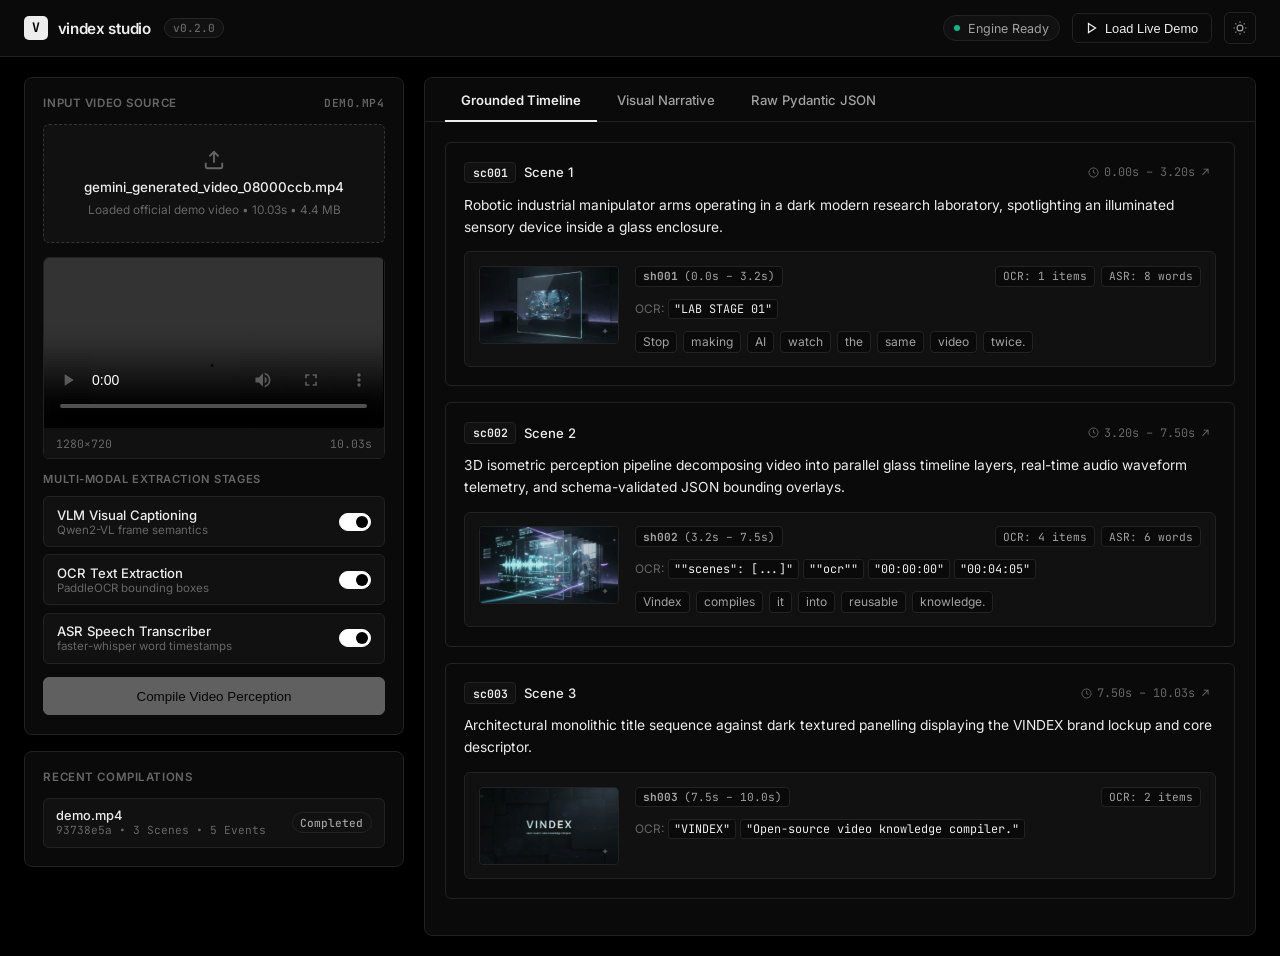
==== commit 48d663b0: "fix: replace triangle mark with vindex monogram badge in studio header" ====
--- a/vindex/api/static/index.html
+++ b/vindex/api/static/index.html
@@ -163,14 +163,19 @@
             color: var(--text-primary);
         }
 
-        /* Clean Vercel Geometric Triangle Mark */
-        .logo-mark {
-            width: 22px;
-            height: 22px;
+        .logo-badge {
+            width: 24px;
+            height: 24px;
+            background: var(--text-primary);
+            color: var(--bg-page);
+            border-radius: 5px;
             display: flex;
             align-items: center;
             justify-content: center;
-            color: var(--text-primary);
+            font-weight: 700;
+            font-size: 0.82rem;
+            font-family: var(--font-mono);
+            line-height: 1;
         }
 
         .logo-title {
@@ -838,12 +843,7 @@
     <header>
         <div class="header-left">
             <div class="logo-wrap">
-                <div class="logo-mark">
-                    <!-- Clean geometric triangle mark -->
-                    <svg width="18" height="18" viewBox="0 0 24 24" fill="currentColor">
-                        <path d="M12 2L2 22h20L12 2z"/>
-                    </svg>
-                </div>
+                <div class="logo-badge">V</div>
                 <div class="logo-title">vindex studio</div>
             </div>
             <div class="version-tag">v0.2.0</div>
